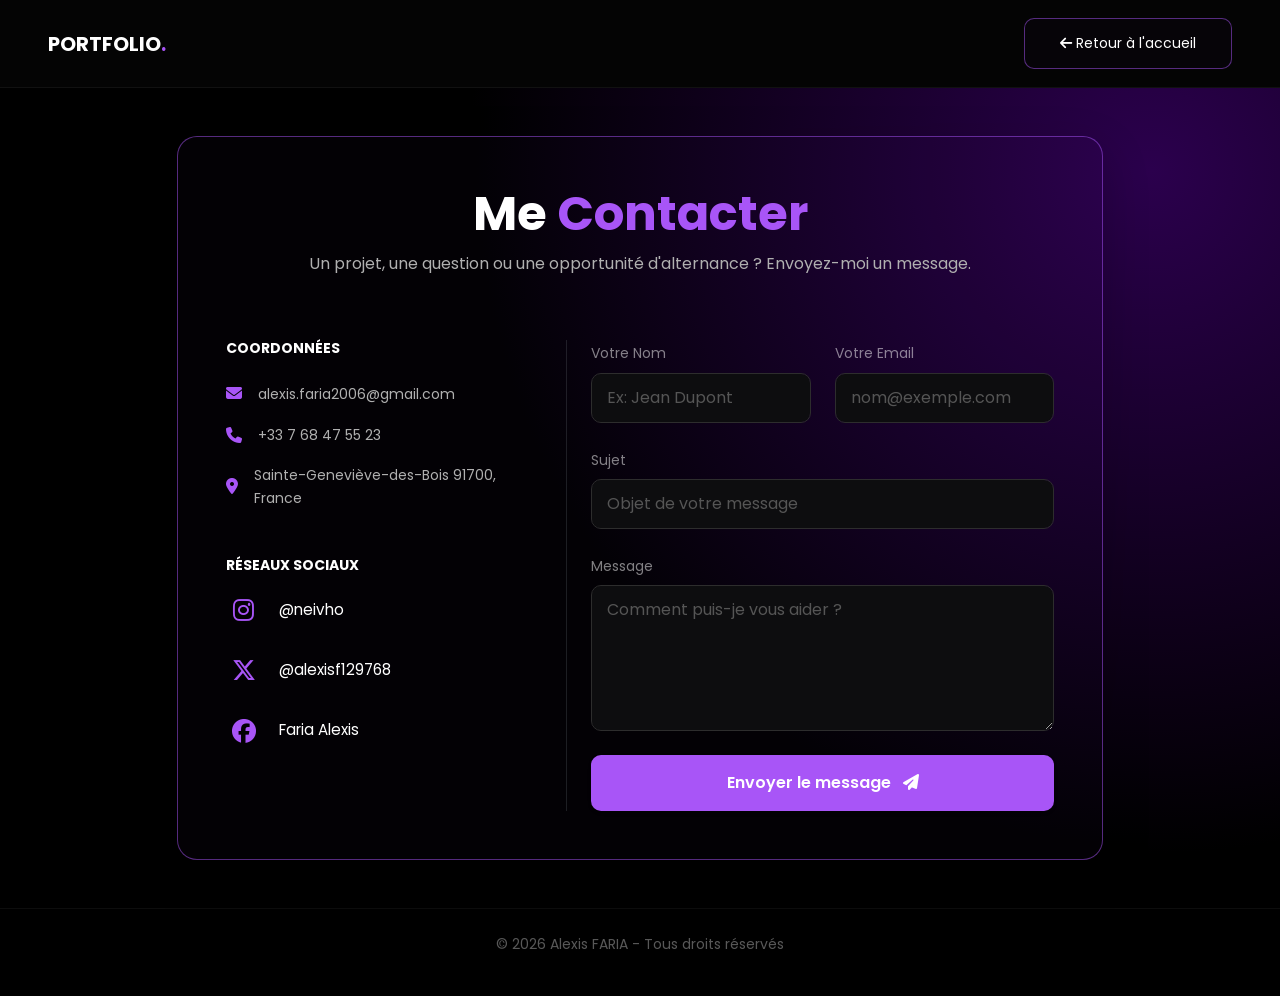
==== contact.html @ fbff8f71 "first commit" ====
<!DOCTYPE html>
<html lang="fr">
<head>
    <meta charset="UTF-8">
    <meta name="viewport" content="width=device-width, initial-scale=1.0">
    <title>Contact | Alexis FARIA</title>
    <link href="https://cdn.jsdelivr.net/npm/bootstrap@5.3.0/dist/css/bootstrap.min.css" rel="stylesheet">
    <link rel="stylesheet" href="https://cdnjs.cloudflare.com/ajax/libs/font-awesome/6.5.1/css/all.min.css">
    <link href="https://fonts.googleapis.com/css2?family=Poppins:wght@300;400;600;700&display=swap" rel="stylesheet">
    <link rel="stylesheet" href="style.css">
</head>
<body class="bg-black">

    <nav class="navbar navbar-expand-lg navbar-dark sticky-top custom-navbar">
        <div class="container-fluid px-lg-5">
            <a class="navbar-brand fw-bold" href="index.html">PORTFOLIO<span>.</span></a>
            <div class="ms-auto">
                <a href="index.html" class="btn btn-outline-custom border-purple-light btn-sm">
                    <i class="fas fa-arrow-left"></i> Retour à l'accueil
                </a>
            </div>
        </div>
    </nav>

    <section class="py-5 hero-section d-flex align-items-center" style="height: auto; min-height: 90vh;">
        <div class="container">
            <div class="row justify-content-center">
                <div class="col-lg-10">
                    <div class="card project-card p-4 p-md-5 border-purple-light shadow-lg">
                        
                        <div class="text-center mb-5">
                            <h2 class="display-5 fw-bold text-white">Me <span class="text-purple">Contacter</span></h2>
                            <p class="text-gray">Un projet, une question ou une opportunité d'alternance ? Envoyez-moi un message.</p>
                        </div>

                        <div class="row g-5">
                            <div class="col-md-5 border-end border-secondary border-opacity-25">
                                <div class="mb-5 text-start">
                                    <h5 class="text-white mb-4 small text-uppercase fw-bold">Coordonnées</h5>
                                    <div class="d-flex align-items-center mb-3">
                                        <div class="icon-box me-3"><i class="fas fa-envelope text-purple"></i></div>
                                        <p class="mb-0 text-gray small">alexis.faria2006@gmail.com</p>
                                    </div>
                                    <div class="d-flex align-items-center mb-3">
                                        <div class="icon-box me-3"><i class="fas fa-phone text-purple"></i></div>
                                        <p class="mb-0 text-gray small">+33 7 68 47 55 23</p>
                                    </div>
                                    <div class="d-flex align-items-center">
                                        <div class="icon-box me-3"><i class="fas fa-map-marker-alt text-purple"></i></div>
                                        <p class="mb-0 text-gray small">Sainte-Geneviève-des-Bois 91700, France</p>
                                    </div>
                                </div>
                                
                                <div class="mt-5 text-start">
                                    <h5 class="text-white mb-4 small text-uppercase fw-bold">Réseaux Sociaux</h5>
                                    <div class="social-column">
                                        <a href="https://www.instagram.com/neivho" target="_blank" class="social-link mb-3 d-flex align-items-center text-decoration-none">
                                            <i class="fa-brands fa-instagram text-purple me-2"></i>
                                            <span class="text-gray small">@neivho</span>
                                        </a>
                                        <a href="https://twitter.com/alexisf129768" target="_blank" class="social-link mb-3 d-flex align-items-center text-decoration-none">
                                            <i class="fa-brands fa-x-twitter text-purple me-2"></i>
                                            <span class="text-gray small">@alexisf129768</span>
                                        </a>
                                        <a href="https://www.facebook.com/profile.php?id=100008358485232" target="_blank" class="social-link d-flex align-items-center text-decoration-none">
                                            <i class="fa-brands fa-facebook text-purple me-2"></i>
                                            <span class="text-gray small">Faria Alexis</span>
                                        </a>
                                    </div>
                                </div>
                            </div>

                            <div class="col-md-7">
                                <form action="https://formspree.io/f/xojvgrvl" method="POST">
                                    <div class="row g-4 text-start">
                                        <div class="col-md-6">
                                            <label class="form-label text-white-50 small">Votre Nom</label>
                                            <input type="text" name="name" class="form-control custom-input" placeholder="Ex: Jean Dupont" required>
                                        </div>
                                         <div class="col-md-6">
                                            <label class="form-label text-white-50 small">Votre Email</label>
                                            <input type="email" name="_replyto" class="form-control custom-input" placeholder="nom@exemple.com" required>
                                        </div>
                                        <div class="col-12">
                                            <label class="form-label text-white-50 small">Sujet</label>
                                            <input type="text" name="subject" class="form-control custom-input" placeholder="Objet de votre message">
                                        </div>
                                        <div class="col-12">
                                            <label class="form-label text-white-50 small">Message</label>
                                            <textarea name="message" class="form-control custom-input" rows="5" placeholder="Comment puis-je vous aider ?" required></textarea>
                                        </div>
                                        
                                        <input type="hidden" name="_subject" value="Nouveau message de votre Portfolio">
                                        
                                        <div class="col-12 mt-4">
                                            <button type="submit" class="btn btn-purple-main w-100 py-3 shadow-sm">
                                                Envoyer le message <i class="fas fa-paper-plane ms-2"></i>
                                            </button>
                                        </div>
                                    </div>
                                </form>
                            </div>
                        </div>
                    </div>
                </div>
            </div>
        </div>
    </section>

    <footer class="text-center py-4">
        <p class="text-gray small opacity-50">© 2026 Alexis FARIA - Tous droits réservés</p>
    </footer>

    <script src="https://cdn.jsdelivr.net/npm/bootstrap@5.3.0/dist/js/bootstrap.bundle.min.js"></script>
</body>
</html>
---- style.css ----
/* --- Variables Globales --- */
:root {
    --bg-black: #050505;
    --bg-darker: #0d0d0f;
    --bg-card: #161618;
    --main-purple: #a855f7;
    --glow-purple: rgba(168, 85, 247, 0.15);
    --text-white: #ffffff;
    --text-gray: #b0b0b0;
}

/* --- Base --- */
body {
    background-color: var(--bg-black);
    color: var(--text-white);
    font-family: 'Poppins', sans-serif;
    line-height: 1.6;
    margin: 0;
}

span { color: var(--main-purple); }
.text-purple { color: var(--main-purple); }
.text-gray { color: var(--text-gray); }
.bg-darker { background-color: var(--bg-darker); }

/* --- Navbar --- */
.custom-navbar {
    background-color: rgba(5, 5, 5, 0.98) !important;
    border-bottom: 1px solid rgba(255, 255, 255, 0.05);
    padding: 18px 0;
}

.navbar-nav .nav-link { 
    color: var(--text-white) !important; 
    font-size: 0.9rem; 
    margin: 0 15px; 
    transition: 0.3s;
}

.navbar-nav .nav-link:hover { 
    color: var(--main-purple) !important; 
}

.btn-contact-purple {
    background-color: var(--main-purple) !important;
    color: white !important;
    border-radius: 8px !important;
    padding: 8px 25px !important;
}

/* --- Grille de compétences --- */
.skills-grid {
    max-width: 380px;
    margin-left: auto;
}

.badge-skill {
    background: #1e102d;
    color: var(--main-purple);
    margin: 6px;
    padding: 12px 0;
    border: 1px solid rgba(168, 85, 247, 0.2);
    flex: 0 1 calc(33.33% - 12px);
    text-align: center;
    min-width: 100px;
}

/* --- Timeline (Parcours) --- */
.timeline { 
    border-left: 2px solid var(--main-purple); 
    padding-left: 35px; 
    max-width: 900px; 
    margin: auto; 
}

.timeline-item { 
    margin-bottom: 45px; 
    position: relative; 
}

.timeline-item::before {
    content: ''; 
    position: absolute; 
    left: -44px; 
    top: 6px; 
    width: 16px; 
    height: 16px;
    background: var(--main-purple); 
    border-radius: 50%; 
    box-shadow: 0 0 15px var(--main-purple);
}

/* --- Hero & Projects --- */
.hero-section { 
    height: 85vh; 
    background: radial-gradient(circle at 90% 10%, #2b004d 0%, transparent 50%); 
}

.btn-purple-main { 
    background: var(--main-purple); 
    color: white; 
    padding: 14px 35px; 
    border-radius: 10px; 
    font-weight: 600; 
    border: none; 
    transition: 0.3s;
}

.btn-outline-custom { 
    border: 1px solid #333; 
    color: white; 
    padding: 14px 35px; 
    border-radius: 10px; 
    transition: 0.3s;
    background: transparent;
}

.project-card { 
    background: var(--bg-card); 
    border: 1px solid #2d2d2d; 
    border-radius: 20px; 
    transition: 0.4s; 
}

.project-card:hover { 
    transform: translateY(-10px); 
    box-shadow: 0 15px 40px var(--glow-purple); 
}

/* --- Sous-titre de section --- */
.section-subtitle {
    font-size: 1.4rem;
    font-weight: 700;
    color: var(--text-white);
    position: relative;
    padding-left: 18px;
    margin-bottom: 0;
}

.section-subtitle::before {
    content: '';
    position: absolute;
    left: 0;
    top: 50%;
    transform: translateY(-50%);
    width: 4px;
    height: 100%;
    background: var(--main-purple);
    border-radius: 4px;
}

/* --- Cartes Projets Professionnels --- */
.project-pro-card {
    border-color: rgba(168, 85, 247, 0.25) !important;
    background: linear-gradient(135deg, #161618 0%, #1a0f2a 100%);
}

.project-pro-card:hover {
    border-color: var(--main-purple) !important;
}

/* --- Badge année --- */
.pro-year-badge {
    display: inline-block;
    background: rgba(168, 85, 247, 0.15);
    border: 1px solid rgba(168, 85, 247, 0.4);
    color: var(--main-purple);
    font-size: 0.78rem;
    font-weight: 600;
    padding: 3px 10px;
    border-radius: 20px;
    letter-spacing: 0.5px;
}

/* --- Petits badges de technologie --- */
.badge-tool-sm {
    background: #1a0f2a;
    color: var(--main-purple);
    padding: 4px 10px;
    border-radius: 12px;
    border: 1px solid rgba(168, 85, 247, 0.3);
    font-size: 0.78rem;
    font-weight: 500;
}

/* --- Carte Cybersécurité --- */
.project-cyber-card {
    border-color: rgba(168, 85, 247, 0.4) !important;
    background: linear-gradient(135deg, #161618 0%, #1a0f2e 50%, #1a1018 100%) !important;
}

.project-cyber-card:hover {
    box-shadow: 0 15px 40px rgba(168, 85, 247, 0.25) !important;
}

.cyber-icon-box {
    width: 64px;
    height: 64px;
    background: rgba(168, 85, 247, 0.12);
    border: 1px solid rgba(168, 85, 247, 0.35);
    border-radius: 16px;
    display: flex;
    align-items: center;
    justify-content: center;
    flex-shrink: 0;
}

.btn-purple-visit {
    background-color: transparent;
    border: 1px solid var(--main-purple);
    color: var(--main-purple);
    padding: 6px 15px;
    border-radius: 6px;
    font-size: 0.85rem;
    transition: 0.3s;
}

.btn-purple-visit:hover {
    background-color: var(--main-purple);
    color: white;
}

.border-purple-light {
    border: 1px solid rgba(168, 85, 247, 0.5) !important;
    background: rgba(168, 85, 247, 0.02);
}

.badge-tool {
    background: #1e102d;
    color: var(--main-purple);
    padding: 8px 15px;
    border-radius: 20px;
    border: 1px solid rgba(168, 85, 247, 0.3);
    font-size: 0.9rem;
}

/* --- Formulaire de Contact (Inputs) --- */
.custom-input {
    background-color: #0d0d0f !important;
    border: 1px solid #2d2d2d !important;
    color: white !important;
    padding: 12px 15px !important;
    border-radius: 10px !important;
    transition: 0.3s;
}

.custom-input:focus {
    border-color: var(--main-purple) !important;
    box-shadow: 0 0 10px var(--glow-purple) !important;
    outline: none;
}

.custom-input::placeholder {
    color: #555;
}

/* --- Réseaux Sociaux (Colonne & Animation) --- */
.social-column {
    display: flex;
    flex-direction: column;
    gap: 20px;
}

.social-link {
    display: flex;
    align-items: center;
    text-decoration: none;
    transition: all 0.3s ease;
}

/* Assure la visibilité des icônes de marques */
.social-link i {
    width: 35px;
    font-size: 1.5rem;
    color: var(--main-purple); /* Force la couleur violette */
    display: flex;
    justify-content: center;
}

.social-link span {
    color: white; /* Pseudo en blanc */
    font-size: 0.95rem;
    margin-left: 10px;
    transition: color 0.3s ease;
}

.social-link:hover {
    transform: translateX(10px);
}

.social-link:hover span {
    color: var(--main-purple) !important;
}

/* AJOUTS POUR SECTION E4 */
#pills-tab .btn-outline-custom.active {
    background-color: var(--main-purple) !important;
    border-color: var(--main-purple) !important;
    color: white !important;
}

/* --- Footer --- */
footer {
    border-top: 1px solid rgba(255, 255, 255, 0.05);
}

/* Uniformisation des images techniques */
.img-standard {
    width: 100%;
    height: 250px; /* Hauteur fixe pour l'alignement */
    object-fit: cover; /* Recadre l'image sans la déformer */
    object-position: top;
    border-radius: 10px;
    border: 1px solid rgba(168, 85, 247, 0.3);
    transition: transform 0.3s ease, box-shadow 0.3s ease;
}

.img-standard:hover {
    transform: scale(1.03);
    box-shadow: 0 0 15px var(--glow-purple);
    border-color: var(--main-purple);
}

/* Ajustement des colonnes pour les images */
.task-description {
    margin-bottom: 25px;
}

.task-description h5 {
    color: var(--text-white);
    font-weight: 600;
    margin-top: 20px;
}

/* À ajouter à la fin de ton style.css */
@media (min-width: 768px) {
    #about h5 {
        text-align: right;
        border-left: none !important;
        border-right: 3px solid var(--main-purple);
        padding-right: 15px;
    }
}

.skills-grid {
    max-width: 380px;
    margin-left: 0; /* Assure l'alignement à gauche */
}

/* Style spécifique pour réduire le tableau E4 */
.img-tableau {
    max-width: 85%; /* Réduit la taille de l'image */
    height: auto;
    border-radius: 8px;
    border: 1px solid rgba(138, 43, 226, 0.3); /* Bordure discrète violette */
    box-shadow: 0 10px 30px rgba(0, 0, 0, 0.5); /* Ombre pour donner du relief */
    transition: transform 0.3s ease;
}

/* Optionnel : petit effet au survol */
.img-tableau:hover {
    transform: scale(1.02);
    border-color: var(--main-purple);
}

/* Sur mobile, on remet l'image à 100% pour la lisibilité */
@media (max-width: 768px) {
    .img-tableau {
        max-width: 100%;
        margin-top: 20px;
    }
}

/* --- Frise Chronologique Veille --- */
.veille-timeline-container {
    position: relative;
    padding: 30px 0 10px;
}

.veille-timeline-line {
    position: absolute;
    top: 38px; /* 30px padding + 8px (moitié d'un dot de 16px) */
    left: 0;
    right: 0;
    height: 2px;
    background: linear-gradient(90deg, rgba(168, 85, 247, 0.1), rgba(168, 85, 247, 0.5), rgba(168, 85, 247, 0.1));
    z-index: 0;
}

.veille-timeline-dots {
    display: flex;
    justify-content: space-between;
    align-items: flex-start;
    position: relative;
    z-index: 1;
}

.veille-dot-group {
    display: flex;
    flex-direction: column;
    align-items: center;
    gap: 12px;
}

.veille-dot {
    width: 16px;
    height: 16px;
    border-radius: 50%;
    background-color: rgba(168, 85, 247, 0.25);
    border: 2px solid rgba(168, 85, 247, 0.5);
    transition: all 0.4s ease;
    cursor: pointer;
    flex-shrink: 0;
}

.veille-dot.active {
    width: 20px;
    height: 20px;
    margin-top: -2px; /* compense la taille plus grande pour centrer sur la ligne */
    background-color: var(--main-purple);
    border-color: var(--main-purple);
    box-shadow: 0 0 12px var(--main-purple), 0 0 30px rgba(168, 85, 247, 0.6);
    animation: veillePulse 2.5s ease-in-out infinite;
}

.veille-dot:hover {
    background-color: var(--main-purple);
    border-color: var(--main-purple);
    box-shadow: 0 0 15px var(--main-purple);
    transform: scale(1.3);
}

@keyframes veillePulse {
    0%, 100% { box-shadow: 0 0 12px var(--main-purple), 0 0 30px rgba(168, 85, 247, 0.6); }
    50% { box-shadow: 0 0 22px var(--main-purple), 0 0 45px rgba(168, 85, 247, 0.8); }
}

.veille-month {
    color: rgba(176, 176, 176, 0.6);
    font-size: 0.85rem;
    font-weight: 600;
    letter-spacing: 0.5px;
    text-transform: uppercase;
    transition: color 0.3s ease;
}

.veille-month.active {
    color: var(--text-white);
    text-shadow: 0 0 8px rgba(168, 85, 247, 0.5);
}

/* --- Bouton Résumés par mois --- */
.btn-resume-mois {
    display: inline-block;
    padding: 12px 35px;
    border: 2px solid var(--main-purple);
    border-radius: 8px;
    color: var(--text-white);
    font-weight: 700;
    font-size: 0.95rem;
    letter-spacing: 1.5px;
    text-transform: uppercase;
    text-decoration: none;
    background: transparent;
    transition: all 0.3s ease;
}

.btn-resume-mois:hover {
    background-color: var(--main-purple);
    color: white;
    box-shadow: 0 0 20px rgba(168, 85, 247, 0.5);
    transform: translateY(-2px);
}

.btn-resume-mois i {
    margin-right: 8px;
}

/* --- Responsive Frise --- */
@media (max-width: 576px) {
    .veille-month {
        font-size: 0.7rem;
    }
    .veille-dot {
        width: 12px;
        height: 12px;
    }
    .veille-dot.active {
        width: 15px;
        height: 15px;
        margin-top: -1px;
    }
    .btn-resume-mois {
        padding: 10px 20px;
        font-size: 0.8rem;
    }
}
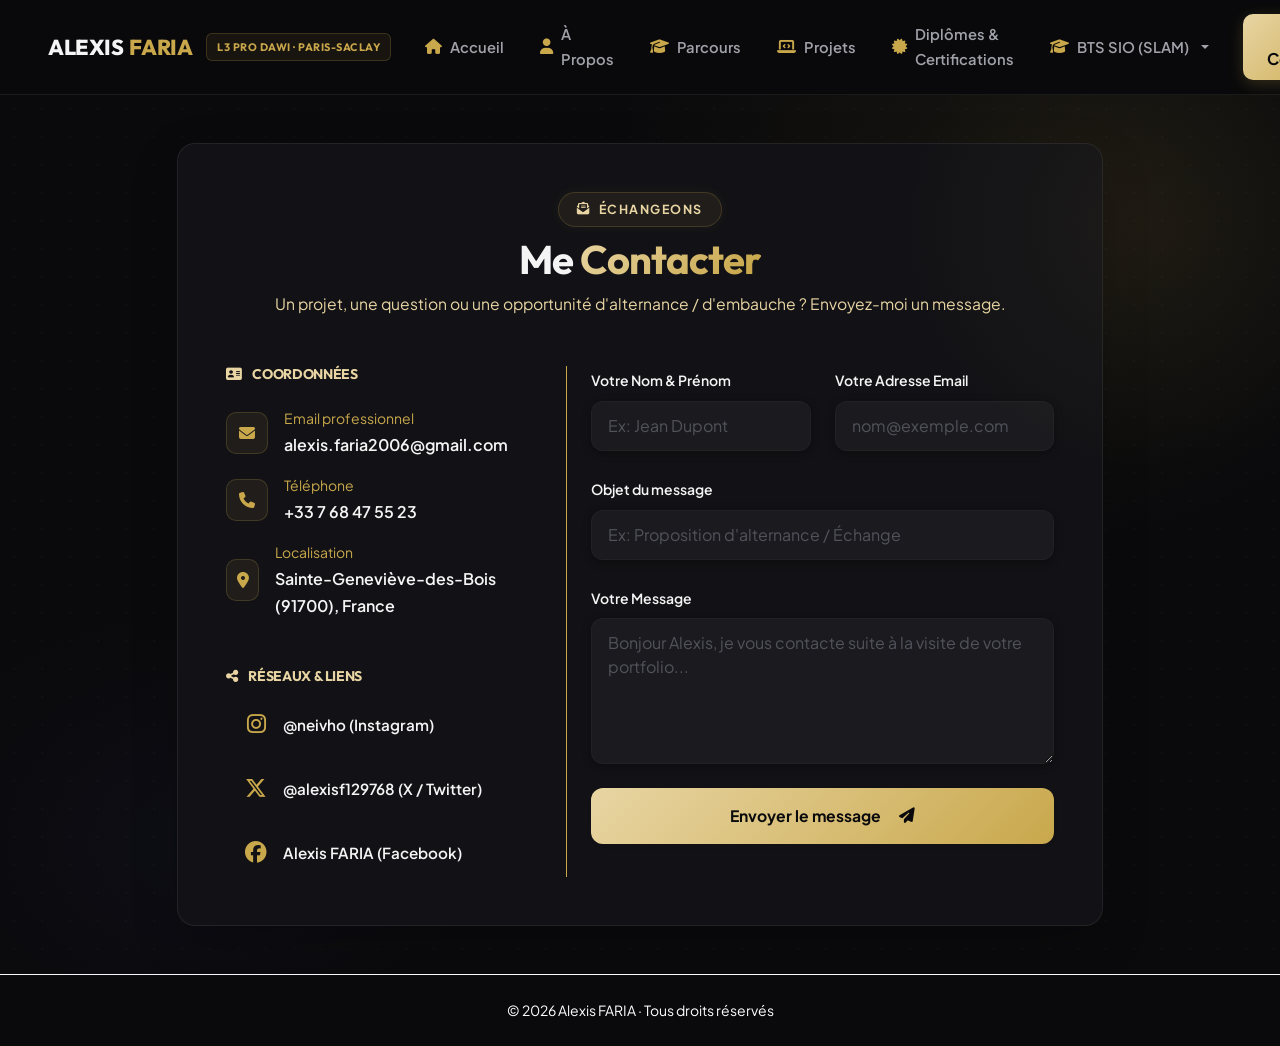
==== commit 9d2a70b9: "Add files via upload" ====
--- a/contact.html
+++ b/contact.html
@@ -3,103 +3,169 @@
 <head>
     <meta charset="UTF-8">
     <meta name="viewport" content="width=device-width, initial-scale=1.0">
-    <title>Contact | Alexis FARIA</title>
+    <title>Contact | Alexis FARIA — Développeur Web & Applicatif</title>
+    <!-- Bootstrap 5 CSS -->
     <link href="https://cdn.jsdelivr.net/npm/bootstrap@5.3.0/dist/css/bootstrap.min.css" rel="stylesheet">
+    <!-- Font Awesome 6 Icons -->
     <link rel="stylesheet" href="https://cdnjs.cloudflare.com/ajax/libs/font-awesome/6.5.1/css/all.min.css">
-    <link href="https://fonts.googleapis.com/css2?family=Poppins:wght@300;400;600;700&display=swap" rel="stylesheet">
+    <!-- Google Fonts -->
+    <link rel="preconnect" href="https://fonts.googleapis.com">
+    <link rel="preconnect" href="https://fonts.gstatic.com" crossorigin>
+    <link href="https://fonts.googleapis.com/css2?family=Outfit:wght@400;500;600;700;800&family=Plus+Jakarta+Sans:wght@300;400;500;600;700;800&family=Poppins:wght@300;400;500;600;700&display=swap" rel="stylesheet">
+    <!-- Style Principal -->
     <link rel="stylesheet" href="style.css">
 </head>
-<body class="bg-black">
+<body class="bg-body-warm contact-page">
 
-    <nav class="navbar navbar-expand-lg navbar-dark sticky-top custom-navbar">
+    <!-- Barre de Navigation Sticky avec Menu Déroulant BTS SIO -->
+    <nav class="navbar navbar-expand-lg sticky-top custom-navbar" id="mainNav">
         <div class="container-fluid px-lg-5">
-            <a class="navbar-brand fw-bold" href="index.html">PORTFOLIO<span>.</span></a>
-            <div class="ms-auto">
-                <a href="index.html" class="btn btn-outline-custom border-purple-light btn-sm">
-                    <i class="fas fa-arrow-left"></i> Retour à l'accueil
-                </a>
+            <a class="navbar-brand" href="index.html">
+                ALEXIS <span>FARIA</span>
+                <span class="brand-badge d-none d-sm-inline-block">L3 PRO DAWI · PARIS-SACLAY</span>
+            </a>
+            <button class="navbar-toggler border-0 shadow-none" type="button" data-bs-toggle="collapse" data-bs-target="#navbarNav" aria-label="Menu de navigation">
+                <i class="fas fa-bars-staggered text-heading fs-4"></i>
+            </button>
+            <div class="collapse navbar-collapse" id="navbarNav">
+                <ul class="navbar-nav ms-auto align-items-lg-center">
+                    <li class="nav-item"><a class="nav-link" href="index.html#home"><i class="fas fa-home"></i> Accueil</a></li>
+                    <li class="nav-item"><a class="nav-link" href="index.html#about"><i class="fas fa-user"></i> À Propos</a></li>
+                    <li class="nav-item"><a class="nav-link" href="index.html#parcours"><i class="fas fa-graduation-cap"></i> Parcours</a></li>
+                    <li class="nav-item"><a class="nav-link" href="index.html#projects"><i class="fas fa-laptop-code"></i> Projets</a></li>
+                    <li class="nav-item"><a class="nav-link" href="index.html#diplomes-certifications"><i class="fas fa-certificate text-accent"></i> Diplômes & Certifications</a></li>
+                    
+                    <!-- Menu Déroulant BTS SIO (SLAM) -->
+                    <li class="nav-item dropdown">
+                        <a class="nav-link dropdown-toggle" href="#" id="navbarBtsDropdown" role="button" data-bs-toggle="dropdown" aria-expanded="false">
+                            <i class="fas fa-graduation-cap text-accent"></i> BTS SIO (SLAM)
+                        </a>
+                        <ul class="dropdown-menu custom-dropdown-menu" aria-labelledby="navbarBtsDropdown">
+                            <li>
+                                <a class="dropdown-item" href="index.html#bts-sio">
+                                    <i class="fas fa-folder-open"></i> Dossier d'évaluation
+                                </a>
+                            </li>
+                            <li>
+                                <a class="dropdown-item" href="veille.html">
+                                    <i class="fas fa-satellite-dish"></i> Veille Technologique
+                                </a>
+                            </li>
+                            <li>
+                                <a class="dropdown-item" href="e4.html">
+                                    <i class="fas fa-award"></i> Épreuve E4
+                                </a>
+                            </li>
+                        </ul>
+                    </li>
+
+                    <li class="nav-item ms-lg-3 mt-2 mt-lg-0">
+                        <a class="btn btn-contact-purple active text-center" href="contact.html">
+                            <i class="fas fa-paper-plane me-1"></i> Contact
+                        </a>
+                    </li>
+                </ul>
             </div>
         </div>
     </nav>
 
-    <section class="py-5 hero-section d-flex align-items-center" style="height: auto; min-height: 90vh;">
+    <!-- Section Formulaire de Contact -->
+    <section class="py-5 hero-section d-flex align-items-center" style="min-height: 85vh;">
         <div class="container">
             <div class="row justify-content-center">
                 <div class="col-lg-10">
-                    <div class="card project-card p-4 p-md-5 border-purple-light shadow-lg">
+                    <div class="card project-card p-4 p-md-5 border-color shadow-lg">
                         
                         <div class="text-center mb-5">
-                            <h2 class="display-5 fw-bold text-white">Me <span class="text-purple">Contacter</span></h2>
-                            <p class="text-gray">Un projet, une question ou une opportunité d'alternance ? Envoyez-moi un message.</p>
+                            <span class="section-pill mb-2"><i class="fas fa-envelope-open-text"></i> Échangeons</span>
+                            <h2 class="display-6 fw-bold text-heading">Me <span class="text-gradient">Contacter</span></h2>
+                            <p class="section-subtitle-highlight mb-0">Un projet, une question ou une opportunité d'alternance / d'embauche ? Envoyez-moi un message.</p>
                         </div>
 
                         <div class="row g-5">
-                            <div class="col-md-5 border-end border-secondary border-opacity-25">
+                            
+                            <!-- Coordonnées & Réseaux -->
+                            <div class="col-md-5 contact-divider">
                                 <div class="mb-5 text-start">
-                                    <h5 class="text-white mb-4 small text-uppercase fw-bold">Coordonnées</h5>
+                                    <h5 class="section-subtitle-highlight mb-4 small text-uppercase fw-bold">
+                                        <i class="fas fa-address-card me-2"></i> Coordonnées
+                                    </h5>
                                     <div class="d-flex align-items-center mb-3">
-                                        <div class="icon-box me-3"><i class="fas fa-envelope text-purple"></i></div>
-                                        <p class="mb-0 text-gray small">alexis.faria2006@gmail.com</p>
+                                        <div class="icon-box me-3"><i class="fas fa-envelope text-accent"></i></div>
+                                        <div>
+                                            <div class="small text-accent">Email professionnel</div>
+                                            <a href="mailto:alexis.faria2006@gmail.com" class="fw-semibold text-heading text-decoration-none">alexis.faria2006@gmail.com</a>
+                                        </div>
                                     </div>
                                     <div class="d-flex align-items-center mb-3">
-                                        <div class="icon-box me-3"><i class="fas fa-phone text-purple"></i></div>
-                                        <p class="mb-0 text-gray small">+33 7 68 47 55 23</p>
+                                        <div class="icon-box me-3"><i class="fas fa-phone text-accent"></i></div>
+                                        <div>
+                                            <div class="small text-accent">Téléphone</div>
+                                            <a href="tel:+33768475523" class="fw-semibold text-heading text-decoration-none">+33 7 68 47 55 23</a>
+                                        </div>
                                     </div>
                                     <div class="d-flex align-items-center">
-                                        <div class="icon-box me-3"><i class="fas fa-map-marker-alt text-purple"></i></div>
-                                        <p class="mb-0 text-gray small">Sainte-Geneviève-des-Bois 91700, France</p>
+                                        <div class="icon-box me-3"><i class="fas fa-map-marker-alt text-accent"></i></div>
+                                        <div>
+                                            <div class="small text-accent">Localisation</div>
+                                            <span class="fw-semibold text-heading">Sainte-Geneviève-des-Bois (91700), France</span>
+                                        </div>
                                     </div>
                                 </div>
                                 
-                                <div class="mt-5 text-start">
-                                    <h5 class="text-white mb-4 small text-uppercase fw-bold">Réseaux Sociaux</h5>
+                                <div class="mt-4 text-start">
+                                    <h5 class="section-subtitle-highlight mb-3 small text-uppercase fw-bold">
+                                        <i class="fas fa-share-nodes me-2"></i> Réseaux & Liens
+                                    </h5>
                                     <div class="social-column">
-                                        <a href="https://www.instagram.com/neivho" target="_blank" class="social-link mb-3 d-flex align-items-center text-decoration-none">
-                                            <i class="fa-brands fa-instagram text-purple me-2"></i>
-                                            <span class="text-gray small">@neivho</span>
+                                        <a href="https://www.instagram.com/neivho" target="_blank" class="social-link">
+                                            <i class="fab fa-instagram"></i>
+                                            <span>@neivho (Instagram)</span>
                                         </a>
-                                        <a href="https://twitter.com/alexisf129768" target="_blank" class="social-link mb-3 d-flex align-items-center text-decoration-none">
-                                            <i class="fa-brands fa-x-twitter text-purple me-2"></i>
-                                            <span class="text-gray small">@alexisf129768</span>
+                                        <a href="https://twitter.com/alexisf129768" target="_blank" class="social-link">
+                                            <i class="fab fa-x-twitter"></i>
+                                            <span>@alexisf129768 (X / Twitter)</span>
                                         </a>
-                                        <a href="https://www.facebook.com/profile.php?id=100008358485232" target="_blank" class="social-link d-flex align-items-center text-decoration-none">
-                                            <i class="fa-brands fa-facebook text-purple me-2"></i>
-                                            <span class="text-gray small">Faria Alexis</span>
+                                        <a href="https://www.facebook.com/profile.php?id=100008358485232" target="_blank" class="social-link">
+                                            <i class="fab fa-facebook"></i>
+                                            <span>Alexis FARIA (Facebook)</span>
                                         </a>
                                     </div>
                                 </div>
                             </div>
 
+                            <!-- Formulaire de contact Formspree -->
                             <div class="col-md-7">
                                 <form action="https://formspree.io/f/xojvgrvl" method="POST">
                                     <div class="row g-4 text-start">
                                         <div class="col-md-6">
-                                            <label class="form-label text-white-50 small">Votre Nom</label>
+                                            <label class="form-label small">Votre Nom & Prénom</label>
                                             <input type="text" name="name" class="form-control custom-input" placeholder="Ex: Jean Dupont" required>
                                         </div>
-                                         <div class="col-md-6">
-                                            <label class="form-label text-white-50 small">Votre Email</label>
+                                        <div class="col-md-6">
+                                            <label class="form-label small">Votre Adresse Email</label>
                                             <input type="email" name="_replyto" class="form-control custom-input" placeholder="nom@exemple.com" required>
                                         </div>
                                         <div class="col-12">
-                                            <label class="form-label text-white-50 small">Sujet</label>
-                                            <input type="text" name="subject" class="form-control custom-input" placeholder="Objet de votre message">
+                                            <label class="form-label small">Objet du message</label>
+                                            <input type="text" name="subject" class="form-control custom-input" placeholder="Ex: Proposition d'alternance / Échange">
                                         </div>
                                         <div class="col-12">
-                                            <label class="form-label text-white-50 small">Message</label>
-                                            <textarea name="message" class="form-control custom-input" rows="5" placeholder="Comment puis-je vous aider ?" required></textarea>
+                                            <label class="form-label small">Votre Message</label>
+                                            <textarea name="message" class="form-control custom-input" rows="5" placeholder="Bonjour Alexis, je vous contacte suite à la visite de votre portfolio..." required></textarea>
                                         </div>
                                         
-                                        <input type="hidden" name="_subject" value="Nouveau message de votre Portfolio">
+                                        <input type="hidden" name="_subject" value="Nouveau message depuis votre Portfolio">
                                         
                                         <div class="col-12 mt-4">
-                                            <button type="submit" class="btn btn-purple-main w-100 py-3 shadow-sm">
+                                            <button type="submit" class="btn btn-purple-main w-100 py-3 shadow-sm justify-content-center">
                                                 Envoyer le message <i class="fas fa-paper-plane ms-2"></i>
                                             </button>
                                         </div>
                                     </div>
                                 </form>
                             </div>
+
                         </div>
                     </div>
                 </div>
@@ -107,8 +173,9 @@
         </div>
     </section>
 
-    <footer class="text-center py-4">
-        <p class="text-gray small opacity-50">© 2026 Alexis FARIA - Tous droits réservés</p>
+    <!-- Footer -->
+    <footer class="text-center py-4 border-top border-light">
+        <p class="text-white-fixed small mb-0">© 2026 Alexis FARIA · Tous droits réservés</p>
     </footer>
 
     <script src="https://cdn.jsdelivr.net/npm/bootstrap@5.3.0/dist/js/bootstrap.bundle.min.js"></script>
--- a/style.css
+++ b/style.css
@@ -1,497 +1,2064 @@
-/* --- Variables Globales --- */
+/* ==========================================================================
+   PORTFOLIO ALEXIS FARIA — EXECUTIVE LUXURY TECH
+   Palette : Noir Obsidienne, Anthracite, Or Champagne & Blanc Platine
+   Premium dark-theme — award-winning 2025-2026 editorial design
+   ========================================================================== */
+
+/* --- Import des Polices Élégantes & Modernes --- */
+@import url('https://fonts.googleapis.com/css2?family=Plus+Jakarta+Sans:wght@300;400;500;600;700;800&family=Outfit:wght@400;500;600;700;800;900&family=Cinzel:wght@500;600;700&display=swap');
+
+/* --- Variables de Design & Thème de Luxe --- */
 :root {
-    --bg-black: #050505;
-    --bg-darker: #0d0d0f;
-    --bg-card: #161618;
-    --main-purple: #a855f7;
-    --glow-purple: rgba(168, 85, 247, 0.15);
-    --text-white: #ffffff;
-    --text-gray: #b0b0b0;
-}
-
-/* --- Base --- */
+    /* Nuances de Fond & Surfaces (Profondeur & Sobriété) */
+    --bg-body: #0a0a0c;
+    --bg-surface: #121216;
+    --bg-surface-elevated: #18181b;
+    --bg-surface-alt: #0d0d10;
+    --bg-card: #121216;
+
+    /* Accents Or Champagne & Métallique */
+    --gold: #C9A84C;
+    --gold-light: #E8D5A3;
+    --gold-dark: #997A38;
+    --gold-glow: rgba(201, 168, 76, 0.16);
+    --gold-subtle: rgba(201, 168, 76, 0.08);
+    --gold-gradient: linear-gradient(135deg, #E8D5A3 0%, #C9A84C 50%, #997A38 100%);
+
+    /* Contrastes & Typographie */
+    --text-heading: #f4f4f5;
+    --text-body: #a1a1aa;
+    --text-muted: #71717a;
+    --text-white-fixed: #FFFFFF;
+
+    /* Bordures & Lignes de Précision */
+    --border-color: rgba(255, 255, 255, 0.07);
+    --border-hover: rgba(201, 168, 76, 0.35);
+    --border-gold: rgba(201, 168, 76, 0.20);
+
+    /* Ombres Portées Minérales */
+    --shadow-sm: 0 2px 8px rgba(0, 0, 0, 0.35);
+    --shadow-md: 0 8px 24px -4px rgba(0, 0, 0, 0.55), 0 0 1px rgba(255, 255, 255, 0.04);
+    --shadow-lg: 0 20px 48px -12px rgba(0, 0, 0, 0.8);
+    --shadow-gold: 0 8px 28px -6px rgba(201, 168, 76, 0.22);
+    --shadow-hover: 0 20px 44px -8px rgba(0, 0, 0, 0.85), 0 0 24px rgba(201, 168, 76, 0.14);
+
+    /* Courbes & Transitions Fluides */
+    --radius-sm: 8px;
+    --radius-md: 14px;
+    --radius-lg: 20px;
+    --radius-full: 9999px;
+
+    --transition-fast: all 0.2s cubic-bezier(0.16, 1, 0.3, 1);
+    --transition: all 0.35s cubic-bezier(0.16, 1, 0.3, 1);
+    --transition-smooth: all 0.65s cubic-bezier(0.16, 1, 0.3, 1);
+
+    /* Rétrocompatibilité Totale */
+    --bg-black: var(--bg-body);
+    --bg-darker: var(--bg-surface-alt);
+    --main-purple: var(--gold);
+    --glow-purple: var(--gold-glow);
+    --text-white: var(--text-heading);
+    --text-gray: var(--text-body);
+    --accent: var(--gold);
+}
+
+/* ==========================================================================
+   Base & Reset
+   ========================================================================== */
+*,
+*::before,
+*::after {
+    box-sizing: border-box;
+}
+
+html {
+    scroll-behavior: smooth;
+    scroll-padding-top: 85px;
+    background-color: var(--bg-body);
+}
+
 body {
-    background-color: var(--bg-black);
-    color: var(--text-white);
-    font-family: 'Poppins', sans-serif;
-    line-height: 1.6;
+    background-color: var(--bg-body);
+    color: var(--text-body);
+    font-family: 'Plus Jakarta Sans', -apple-system, BlinkMacSystemFont, sans-serif;
+    line-height: 1.7;
     margin: 0;
-}
-
-span { color: var(--main-purple); }
-.text-purple { color: var(--main-purple); }
-.text-gray { color: var(--text-gray); }
-.bg-darker { background-color: var(--bg-darker); }
-
-/* --- Navbar --- */
+    overflow-x: hidden;
+    -webkit-font-smoothing: antialiased;
+    -moz-osx-font-smoothing: grayscale;
+}
+
+/* ==========================================================================
+   Barre de Progression de Scroll en Haut
+   ========================================================================== */
+#scrollProgress {
+    position: fixed;
+    top: 0;
+    left: 0;
+    height: 3px;
+    background: var(--gold-gradient);
+    z-index: 1050;
+    width: 0%;
+    transition: width 0.1s ease-out;
+    pointer-events: none;
+}
+
+/* ==========================================================================
+   Typographie Globale
+   ========================================================================== */
+h1, h2, h3, h4, h5, h6 {
+    color: var(--text-heading);
+    font-family: 'Outfit', 'Plus Jakarta Sans', sans-serif;
+    font-weight: 700;
+    letter-spacing: -0.025em;
+    line-height: 1.25;
+}
+
+p {
+    margin-bottom: 1rem;
+    color: var(--text-body);
+    font-size: 0.98rem;
+}
+
+a {
+    color: var(--gold);
+    text-decoration: none;
+    transition: var(--transition-fast);
+}
+
+a:hover {
+    color: var(--gold-light);
+}
+
+/* ==========================================================================
+   Utilitaires Globaux
+   ========================================================================== */
+.bg-body-warm { background-color: var(--bg-body) !important; }
+.bg-surface { background-color: var(--bg-surface) !important; }
+.bg-darker, .bg-surface-alt { background-color: var(--bg-surface-alt) !important; }
+.bg-black { background-color: var(--bg-body) !important; }
+
+.text-heading { color: var(--text-heading) !important; }
+.text-body-custom { color: var(--text-body) !important; }
+.text-muted-custom { color: var(--text-muted) !important; }
+.text-accent, .text-purple { color: var(--gold) !important; }
+.text-gold-light { color: var(--gold-light) !important; }
+.text-gray { color: var(--text-body) !important; }
+.text-white { color: var(--text-heading) !important; }
+.text-white-fixed { color: #ffffff !important; }
+
+/* Dégradé Titre Or Champagne & Platine — Animé */
+.text-gradient, .gold-gradient {
+    background: var(--gold-gradient);
+    background-size: 200% auto;
+    -webkit-background-clip: text;
+    -webkit-text-fill-color: transparent;
+    background-clip: text;
+    display: inline-block;
+    animation: shimmerGold 4s ease-in-out infinite;
+}
+
+@keyframes shimmerGold {
+    0%, 100% { background-position: 0% center; }
+    50% { background-position: 100% center; }
+}
+
+/* Titres de Section */
+.section-header {
+    text-align: center;
+    margin-bottom: 3.5rem;
+    position: relative;
+}
+
+.section-pill {
+    display: inline-flex;
+    align-items: center;
+    gap: 8px;
+    background: var(--gold-subtle);
+    color: var(--gold-light);
+    padding: 6px 18px;
+    border-radius: var(--radius-full);
+    font-size: 0.78rem;
+    font-weight: 700;
+    letter-spacing: 1.5px;
+    text-transform: uppercase;
+    margin-bottom: 0.85rem;
+    border: 1px solid var(--border-gold);
+    box-shadow: 0 0 12px rgba(201, 168, 76, 0.06);
+}
+
+.section-title {
+    font-size: 2.35rem;
+    font-weight: 800;
+    color: var(--text-heading);
+    margin-bottom: 0.8rem;
+    letter-spacing: -0.03em;
+}
+
+.section-title span {
+    color: var(--gold);
+}
+
+.section-subtitle {
+    font-size: 1.05rem;
+    color: var(--text-muted);
+    max-width: 680px;
+    margin: 0 auto;
+    font-weight: 400;
+}
+
+.section-subtitle-highlight {
+    color: var(--gold-light);
+}
+
+/* ==========================================================================
+   Animations au Défilement (Smooth Scroll Reveal)
+   ========================================================================== */
+.reveal-on-scroll {
+    opacity: 0;
+    transform: translateY(30px);
+    transition: opacity 0.7s cubic-bezier(0.16, 1, 0.3, 1),
+                transform 0.7s cubic-bezier(0.16, 1, 0.3, 1);
+    will-change: opacity, transform;
+}
+
+.reveal-on-scroll.is-revealed {
+    opacity: 1;
+    transform: translateY(0) translateX(0);
+}
+
+/* Variantes Directionnelles */
+.reveal-from-left {
+    opacity: 0;
+    transform: translateX(-40px);
+    transition: opacity 0.7s cubic-bezier(0.16, 1, 0.3, 1),
+                transform 0.7s cubic-bezier(0.16, 1, 0.3, 1);
+    will-change: opacity, transform;
+}
+
+.reveal-from-right {
+    opacity: 0;
+    transform: translateX(40px);
+    transition: opacity 0.7s cubic-bezier(0.16, 1, 0.3, 1),
+                transform 0.7s cubic-bezier(0.16, 1, 0.3, 1);
+    will-change: opacity, transform;
+}
+
+.reveal-from-left.is-revealed,
+.reveal-from-right.is-revealed {
+    opacity: 1;
+    transform: translateX(0);
+}
+
+/* Délais Échelonnés (Staggered Animations) */
+.stagger-1 { transition-delay: 0.08s; }
+.stagger-2 { transition-delay: 0.16s; }
+.stagger-3 { transition-delay: 0.24s; }
+.stagger-4 { transition-delay: 0.32s; }
+.stagger-5 { transition-delay: 0.40s; }
+.stagger-6 { transition-delay: 0.48s; }
+
+/* Texte Blanc Lisible (pour sections sombres) */
+.text-white-readable {
+    color: #e2e8f0 !important;
+    font-size: 0.95rem;
+    line-height: 1.75;
+    margin-bottom: 0.75rem;
+}
+
+/* Labels de Groupes de Projets */
+.projects-group-label {
+    font-family: 'Outfit', sans-serif;
+    font-size: 1.05rem;
+    font-weight: 700;
+    color: var(--gold-light);
+    padding: 12px 0;
+    margin-bottom: 1.2rem;
+    margin-top: 0.5rem;
+    border-bottom: 1px solid var(--border-gold);
+    display: flex;
+    align-items: center;
+    letter-spacing: 0.3px;
+}
+
+.projects-group-label i {
+    color: var(--gold);
+    font-size: 1rem;
+}
+.stagger-5 { transition-delay: 0.40s; }
+.stagger-6 { transition-delay: 0.48s; }
+
+/* ==========================================================================
+   Entrances Keyframe Animations (Hero & About)
+   ========================================================================== */
+@keyframes fadeInUp {
+    from {
+        opacity: 0;
+        transform: translateY(28px);
+    }
+    to {
+        opacity: 1;
+        transform: translateY(0);
+    }
+}
+
+@keyframes slideInLeft {
+    from {
+        opacity: 0;
+        transform: translateX(-40px);
+    }
+    to {
+        opacity: 1;
+        transform: translateX(0);
+    }
+}
+
+@keyframes slideInRight {
+    from {
+        opacity: 0;
+        transform: translateX(40px);
+    }
+    to {
+        opacity: 1;
+        transform: translateX(0);
+    }
+}
+
+@keyframes scaleIn {
+    from {
+        opacity: 0;
+        transform: scale(0.92);
+    }
+    to {
+        opacity: 1;
+        transform: scale(1);
+    }
+}
+
+/* Hero Entrance Stagger */
+.hero-section .status-pill {
+    animation: fadeInUp 0.7s cubic-bezier(0.16, 1, 0.3, 1) 0.1s both;
+}
+
+.hero-section .hero-title {
+    animation: fadeInUp 0.7s cubic-bezier(0.16, 1, 0.3, 1) 0.2s both;
+}
+
+.hero-section .hero-role {
+    animation: fadeInUp 0.7s cubic-bezier(0.16, 1, 0.3, 1) 0.35s both;
+}
+
+.hero-section .hero-lead {
+    animation: fadeInUp 0.7s cubic-bezier(0.16, 1, 0.3, 1) 0.45s both;
+}
+
+.hero-section .hero-buttons {
+    animation: fadeInUp 0.7s cubic-bezier(0.16, 1, 0.3, 1) 0.55s both;
+}
+
+.hero-section .highlight-card:nth-child(1) {
+    animation: fadeInUp 0.6s cubic-bezier(0.16, 1, 0.3, 1) 0.65s both;
+}
+.hero-section .highlight-card:nth-child(2) {
+    animation: fadeInUp 0.6s cubic-bezier(0.16, 1, 0.3, 1) 0.75s both;
+}
+.hero-section .highlight-card:nth-child(3) {
+    animation: fadeInUp 0.6s cubic-bezier(0.16, 1, 0.3, 1) 0.85s both;
+}
+
+/* About Card Entrance Variants */
+#about .about-card:nth-child(odd) {
+    animation: slideInLeft 0.65s cubic-bezier(0.16, 1, 0.3, 1) both;
+}
+
+#about .about-card:nth-child(even) {
+    animation: slideInRight 0.65s cubic-bezier(0.16, 1, 0.3, 1) both;
+}
+
+/* ==========================================================================
+   Barre de Navigation (Glassmorphism Sombre Haut de Gamme)
+   ========================================================================== */
 .custom-navbar {
-    background-color: rgba(5, 5, 5, 0.98) !important;
-    border-bottom: 1px solid rgba(255, 255, 255, 0.05);
-    padding: 18px 0;
-}
-
-.navbar-nav .nav-link { 
-    color: var(--text-white) !important; 
-    font-size: 0.9rem; 
-    margin: 0 15px; 
-    transition: 0.3s;
-}
-
-.navbar-nav .nav-link:hover { 
-    color: var(--main-purple) !important; 
-}
-
+    background: rgba(10, 10, 12, 0.72) !important;
+    backdrop-filter: blur(20px) saturate(1.4);
+    -webkit-backdrop-filter: blur(20px) saturate(1.4);
+    border-bottom: 1px solid var(--border-color);
+    padding: 14px 0;
+    transition: var(--transition);
+    z-index: 1030;
+}
+
+.custom-navbar.scrolled {
+    background: rgba(10, 10, 12, 0.92) !important;
+    box-shadow: 0 1px 20px rgba(0, 0, 0, 0.5);
+    padding: 10px 0;
+    border-bottom-color: rgba(201, 168, 76, 0.12);
+    box-shadow: 0 1px 20px rgba(0, 0, 0, 0.5),
+                0 1px 0 rgba(201, 168, 76, 0.08);
+}
+
+.navbar-brand {
+    font-family: 'Outfit', sans-serif;
+    font-weight: 800;
+    font-size: 1.35rem;
+    color: var(--text-heading) !important;
+    letter-spacing: -0.02em;
+    display: flex;
+    align-items: center;
+    gap: 6px;
+}
+
+.navbar-brand span {
+    color: var(--gold);
+}
+
+.brand-badge {
+    font-size: 0.68rem;
+    background: var(--gold-subtle);
+    color: var(--gold-light);
+    padding: 4px 10px;
+    border-radius: 6px;
+    font-weight: 700;
+    letter-spacing: 0.5px;
+    margin-left: 8px;
+    border: 1px solid var(--border-gold);
+}
+
+.navbar-nav .nav-link {
+    color: var(--text-body) !important;
+    font-size: 0.92rem;
+    font-weight: 600;
+    margin: 0 4px;
+    padding: 8px 14px !important;
+    border-radius: 8px;
+    transition: var(--transition-fast);
+    display: flex;
+    align-items: center;
+    gap: 8px;
+    position: relative;
+}
+
+.navbar-nav .nav-link i {
+    font-size: 0.95rem;
+    color: var(--text-muted);
+    transition: var(--transition-fast);
+}
+
+.navbar-nav .nav-link i.text-accent {
+    color: var(--gold) !important;
+}
+
+.navbar-nav .nav-link:hover,
+.navbar-nav .nav-link.active {
+    color: var(--gold-light) !important;
+    background: rgba(255, 255, 255, 0.04);
+}
+
+.navbar-nav .nav-link:hover i,
+.navbar-nav .nav-link.active i {
+    color: var(--gold);
+}
+
+.contact-page .navbar-nav .nav-link i {
+    color: var(--gold) !important;
+}
+
+.contact-page .navbar-nav .dropdown-toggle:focus {
+    outline: 2px solid var(--gold);
+    outline-offset: 2px;
+    box-shadow: none;
+}
+
+/* Menu Déroulant BTS SIO (SLAM) — Fade + Slide */
+.custom-dropdown-menu {
+    background: rgba(18, 18, 22, 0.97) !important;
+    backdrop-filter: blur(16px);
+    -webkit-backdrop-filter: blur(16px);
+    border: 1px solid var(--border-gold) !important;
+    border-radius: 14px !important;
+    padding: 8px !important;
+    box-shadow: var(--shadow-lg), 0 0 24px rgba(0, 0, 0, 0.7) !important;
+    min-width: 250px;
+    margin-top: 8px !important;
+    animation: dropdownFadeIn 0.25s cubic-bezier(0.16, 1, 0.3, 1);
+}
+
+@keyframes dropdownFadeIn {
+    from {
+        opacity: 0;
+        transform: translateY(-10px) scale(0.98);
+    }
+    to {
+        opacity: 1;
+        transform: translateY(0) scale(1);
+    }
+}
+
+.custom-dropdown-menu .dropdown-item {
+    font-size: 0.92rem;
+    font-weight: 600;
+    color: var(--text-body) !important;
+    padding: 10px 14px !important;
+    border-radius: 10px;
+    display: flex;
+    align-items: center;
+    gap: 12px;
+    transition: var(--transition-fast);
+}
+
+.custom-dropdown-menu .dropdown-item i {
+    font-size: 1rem;
+    width: 20px;
+    text-align: center;
+    color: var(--gold);
+    transition: var(--transition-fast);
+}
+
+.custom-dropdown-menu .dropdown-item:hover,
+.custom-dropdown-menu .dropdown-item:focus {
+    background: var(--gold-subtle) !important;
+    color: var(--text-body) !important;
+    transform: translateX(4px);
+}
+
+.custom-dropdown-menu .dropdown-item.active,
+.custom-dropdown-menu .dropdown-item.active:hover,
+.custom-dropdown-menu .dropdown-item.active:focus {
+    background: linear-gradient(135deg, #E8D5A3 0%, #C9A84C 100%) !important;
+    border: 1px solid var(--gold);
+    border-radius: var(--radius-full);
+    color: #0a0a0c !important;
+    transform: none;
+    box-shadow: 0 4px 14px rgba(201, 168, 76, 0.25);
+}
+
+.custom-dropdown-menu .dropdown-item:hover i {
+    color: var(--gold-light);
+}
+
+.custom-dropdown-menu .dropdown-item.active i {
+    color: var(--gold-dark);
+}
+
+.contact-page .custom-dropdown-menu .dropdown-item.active i {
+    color: var(--gold) !important;
+}
+
+/* Bouton Contact Or Champagne */
 .btn-contact-purple {
-    background-color: var(--main-purple) !important;
-    color: white !important;
-    border-radius: 8px !important;
-    padding: 8px 25px !important;
-}
-
-/* --- Grille de compétences --- */
-.skills-grid {
-    max-width: 380px;
-    margin-left: auto;
-}
-
-.badge-skill {
-    background: #1e102d;
-    color: var(--main-purple);
-    margin: 6px;
-    padding: 12px 0;
-    border: 1px solid rgba(168, 85, 247, 0.2);
-    flex: 0 1 calc(33.33% - 12px);
-    text-align: center;
-    min-width: 100px;
-}
-
-/* --- Timeline (Parcours) --- */
-.timeline { 
-    border-left: 2px solid var(--main-purple); 
-    padding-left: 35px; 
-    max-width: 900px; 
-    margin: auto; 
-}
-
-.timeline-item { 
-    margin-bottom: 45px; 
-    position: relative; 
-}
-
-.timeline-item::before {
-    content: ''; 
-    position: absolute; 
-    left: -44px; 
-    top: 6px; 
-    width: 16px; 
-    height: 16px;
-    background: var(--main-purple); 
-    border-radius: 50%; 
-    box-shadow: 0 0 15px var(--main-purple);
-}
-
-/* --- Hero & Projects --- */
-.hero-section { 
-    height: 85vh; 
-    background: radial-gradient(circle at 90% 10%, #2b004d 0%, transparent 50%); 
-}
-
-.btn-purple-main { 
-    background: var(--main-purple); 
-    color: white; 
-    padding: 14px 35px; 
-    border-radius: 10px; 
-    font-weight: 600; 
-    border: none; 
-    transition: 0.3s;
-}
-
-.btn-outline-custom { 
-    border: 1px solid #333; 
-    color: white; 
-    padding: 14px 35px; 
-    border-radius: 10px; 
-    transition: 0.3s;
-    background: transparent;
-}
-
-.project-card { 
-    background: var(--bg-card); 
-    border: 1px solid #2d2d2d; 
-    border-radius: 20px; 
-    transition: 0.4s; 
-}
-
-.project-card:hover { 
-    transform: translateY(-10px); 
-    box-shadow: 0 15px 40px var(--glow-purple); 
-}
-
-/* --- Sous-titre de section --- */
-.section-subtitle {
-    font-size: 1.4rem;
-    font-weight: 700;
-    color: var(--text-white);
+    background: linear-gradient(135deg, #E8D5A3 0%, #C9A84C 100%) !important;
+    color: #0a0a0c !important;
+    font-weight: 700 !important;
+    border-radius: 10px !important;
+    padding: 9px 24px !important;
+    box-shadow: 0 4px 16px rgba(201, 168, 76, 0.22) !important;
+    transition: var(--transition) !important;
+    border: none !important;
+    letter-spacing: 0.3px;
+}
+
+.btn-contact-purple:hover {
+    transform: translateY(-2px);
+    box-shadow: 0 6px 22px rgba(201, 168, 76, 0.38) !important;
+    color: #000000 !important;
+}
+
+/* ==========================================================================
+   Hero Section — Centered Editorial Layout
+   ========================================================================== */
+.hero-section {
     position: relative;
-    padding-left: 18px;
-    margin-bottom: 0;
-}
-
-.section-subtitle::before {
+    padding: 120px 0 80px;
+    min-height: 90vh;
+    display: flex;
+    align-items: center;
+    background:
+        radial-gradient(ellipse 600px 500px at 80% 12%, rgba(201, 168, 76, 0.07) 0%, transparent 70%),
+        radial-gradient(ellipse 500px 400px at 15% 85%, rgba(99, 102, 241, 0.04) 0%, transparent 60%),
+        var(--bg-body);
+    overflow: hidden;
+}
+
+/* Trame Graphique Subtile — Dot Grid Pattern */
+.hero-section::before {
     content: '';
     position: absolute;
+    top: 0;
     left: 0;
-    top: 50%;
-    transform: translateY(-50%);
-    width: 4px;
+    right: 0;
+    bottom: 0;
+    background-image: radial-gradient(rgba(255, 255, 255, 0.03) 1px, transparent 1px);
+    background-size: 28px 28px;
+    pointer-events: none;
+    opacity: 0.7;
+}
+
+/* Gradient Orb Top-Right (Gold) */
+.hero-section::after {
+    content: '';
+    position: absolute;
+    top: -120px;
+    right: -120px;
+    width: 500px;
+    height: 500px;
+    border-radius: 50%;
+    background: radial-gradient(circle, rgba(201, 168, 76, 0.06) 0%, transparent 70%);
+    pointer-events: none;
+    z-index: 0;
+}
+
+.hero-content {
+    position: relative;
+    z-index: 2;
+}
+
+/* Badge Statut Sobre — Pill avec Pulse Dot */
+.status-pill {
+    display: inline-flex;
+    align-items: center;
+    gap: 10px;
+    background: rgba(18, 18, 22, 0.8);
+    border: 1px solid var(--border-color);
+    padding: 8px 20px;
+    border-radius: var(--radius-full);
+    box-shadow: var(--shadow-sm);
+    font-size: 0.86rem;
+    font-weight: 600;
+    color: var(--text-heading);
+    margin-bottom: 1.6rem;
+    backdrop-filter: blur(8px);
+}
+
+.status-dot {
+    width: 9px;
+    height: 9px;
+    background-color: #10B981;
+    border-radius: 50%;
+    position: relative;
+    box-shadow: 0 0 0 3px rgba(16, 185, 129, 0.2);
+    animation: pulseDot 2s infinite;
+}
+
+@keyframes pulseDot {
+    0% { box-shadow: 0 0 0 0 rgba(16, 185, 129, 0.4); }
+    70% { box-shadow: 0 0 0 8px rgba(16, 185, 129, 0); }
+    100% { box-shadow: 0 0 0 0 rgba(16, 185, 129, 0); }
+}
+
+.hero-title {
+    font-size: clamp(2.5rem, 5vw, 4rem);
+    font-weight: 800;
+    color: var(--text-heading);
+    letter-spacing: -0.04em;
+    line-height: 1.08;
+    margin-bottom: 1rem;
+}
+
+.hero-role {
+    font-size: 1.3rem;
+    font-weight: 600;
+    color: var(--gold-light);
+    margin-bottom: 1.35rem;
+    display: flex;
+    align-items: center;
+    justify-content: center;
+    gap: 12px;
+}
+
+.hero-role span.role-divider {
+    color: rgba(255, 255, 255, 0.12);
+}
+
+.hero-lead {
+    font-size: 1.1rem;
+    color: #cbd5e1;
+    max-width: 700px;
+    margin: 0 auto 2.2rem;
+    line-height: 1.75;
+}
+
+/* Logos Écoles & Entreprises Partenaires */
+.partner-logo-box {
+    background: #FFFFFF;
+    border: 1px solid rgba(255, 255, 255, 0.15);
+    border-radius: 14px;
+    padding: 10px 22px;
+    display: inline-flex;
+    align-items: center;
+    justify-content: center;
+    box-shadow: 0 6px 20px rgba(0, 0, 0, 0.4);
+    transition: var(--transition);
+}
+
+.partner-logo-box:hover {
+    transform: translateY(-3px);
+    box-shadow: 0 8px 25px rgba(201, 168, 76, 0.22);
+    border-color: var(--gold);
+}
+
+.logo-paris-saclay {
+    height: 42px;
+    width: auto;
+    object-fit: contain;
+    transition: var(--transition-fast);
+}
+
+.logo-partner-university {
+    width: 150px;
+    height: 54px;
+    object-fit: cover;
+    object-position: center;
+}
+
+.logo-partner-company {
+    width: 145px;
+    height: 58px;
+    object-fit: contain;
+}
+
+.partner-card-dark {
+    background: var(--bg-surface);
+    border: 1px solid var(--border-color);
+    border-radius: 14px;
+    padding: 10px 20px;
+    display: inline-flex;
+    align-items: center;
+    gap: 10px;
+    transition: var(--transition);
+}
+
+.partner-card-dark:hover {
+    border-color: var(--border-gold);
+    transform: translateY(-2px);
+}
+
+/* Boutons d'Action du Hero */
+.hero-buttons {
+    display: flex;
+    justify-content: center;
+    align-items: center;
+    flex-wrap: wrap;
+    gap: 14px;
+    margin-bottom: 3.5rem;
+}
+
+.btn-purple-main {
+    background: linear-gradient(135deg, #E8D5A3 0%, #C9A84C 100%);
+    color: #0a0a0c !important;
+    padding: 13px 30px;
+    border-radius: 12px;
+    font-weight: 700;
+    font-size: 0.98rem;
+    border: none;
+    box-shadow: var(--shadow-gold);
+    transition: var(--transition);
+    display: inline-flex;
+    align-items: center;
+    gap: 10px;
+    cursor: pointer;
+}
+
+.btn-purple-main:hover {
+    transform: translateY(-3px);
+    box-shadow: 0 12px 28px rgba(201, 168, 76, 0.32);
+    color: #000000 !important;
+}
+
+.btn-outline-custom {
+    background: rgba(255, 255, 255, 0.03);
+    border: 1px solid var(--border-color);
+    color: var(--text-heading);
+    padding: 13px 30px;
+    border-radius: 12px;
+    font-weight: 600;
+    font-size: 0.98rem;
+    box-shadow: var(--shadow-sm);
+    transition: var(--transition);
+    display: inline-flex;
+    align-items: center;
+    gap: 10px;
+    cursor: pointer;
+}
+
+#padlet-link,
+#padlet-link:hover {
+    color: var(--text-body);
+}
+
+.btn-outline-custom:hover {
+    background: rgba(201, 168, 76, 0.08);
+    border-color: var(--gold);
+    color: var(--gold-light);
+    transform: translateY(-2px);
+}
+
+/* Cartes Highlights sous le Hero */
+.highlight-card {
+    background: var(--bg-surface);
+    border: 1px solid var(--border-color);
+    border-radius: 16px;
+    padding: 20px 22px;
+    box-shadow: var(--shadow-sm);
+    transition: var(--transition);
+    display: flex;
+    align-items: center;
+    gap: 16px;
     height: 100%;
-    background: var(--main-purple);
-    border-radius: 4px;
-}
-
-/* --- Cartes Projets Professionnels --- */
+}
+
+.highlight-card:hover {
+    transform: translateY(-6px);
+    box-shadow: var(--shadow-hover);
+    border-color: var(--border-hover);
+}
+
+.highlight-icon {
+    width: 48px;
+    height: 48px;
+    background: var(--gold-subtle);
+    color: var(--gold);
+    border-radius: 12px;
+    display: flex;
+    align-items: center;
+    justify-content: center;
+    font-size: 1.25rem;
+    border: 1px solid var(--border-gold);
+    flex-shrink: 0;
+    transition: var(--transition);
+}
+
+.highlight-card:hover .highlight-icon {
+    background: rgba(201, 168, 76, 0.14);
+    box-shadow: 0 0 16px rgba(201, 168, 76, 0.15);
+}
+
+.highlight-title {
+    font-size: 0.98rem;
+    font-weight: 700;
+    color: var(--text-heading);
+    margin-bottom: 2px;
+}
+
+.highlight-desc {
+    font-size: 0.84rem;
+    color: var(--text-body);
+    margin-bottom: 0;
+}
+
+/* Citation / Devise de travail */
+.quote-highlight {
+    background: rgba(201, 168, 76, 0.04);
+    border-left: 3px solid var(--gold);
+    border-radius: 0 12px 12px 0;
+    padding: 14px 18px;
+    font-style: italic;
+    color: var(--gold);
+    font-size: 0.92rem;
+}
+
+/* ==========================================================================
+   Section À Propos
+   ========================================================================== */
+#about {
+    background-color: var(--bg-surface-alt);
+    border-top: 1px solid var(--border-color);
+    border-bottom: 1px solid var(--border-color);
+    position: relative;
+}
+
+.about-card {
+    background: var(--bg-surface);
+    border: 1px solid var(--border-color);
+    border-radius: 18px;
+    padding: 26px;
+    margin-bottom: 22px;
+    transition: var(--transition);
+    box-shadow: var(--shadow-sm);
+}
+
+.about-card:hover {
+    border-color: var(--border-hover);
+    box-shadow: var(--shadow-hover);
+    transform: translateY(-6px);
+}
+
+.about-card-header {
+    display: flex;
+    align-items: center;
+    gap: 14px;
+    margin-bottom: 14px;
+}
+
+.about-card-icon {
+    width: 42px;
+    height: 42px;
+    border-radius: 12px;
+    background: var(--gold-subtle);
+    color: var(--gold);
+    border: 1px solid var(--border-gold);
+    display: flex;
+    align-items: center;
+    justify-content: center;
+    font-size: 1.2rem;
+    flex-shrink: 0;
+    transition: var(--transition);
+}
+
+.about-card:hover .about-card-icon {
+    background: rgba(201, 168, 76, 0.14);
+    box-shadow: 0 0 12px rgba(201, 168, 76, 0.12);
+}
+
+.about-card-title {
+    font-size: 1.1rem;
+    font-weight: 700;
+    color: var(--text-heading);
+    margin-bottom: 0;
+}
+
+.about-card p {
+    font-size: 0.95rem;
+    color: #e2e8f0;
+    line-height: 1.7;
+    margin-bottom: 0;
+}
+
+/* Bloc Compétences */
+.skills-container {
+    background: var(--bg-surface);
+    border: 1px solid var(--border-color);
+    border-radius: 20px;
+    padding: 28px;
+    padding-bottom: 18px;
+    box-shadow: var(--shadow-md);
+    transition: var(--transition);
+}
+
+#about .skills-container .logo-partner-university {
+    width: 180px;
+    height: 78px;
+    object-fit: contain;
+    background: #ffffff;
+    padding: 8px;
+    border-radius: 6px;
+}
+
+.skills-container:hover {
+    border-color: var(--border-gold);
+}
+
+.skills-category {
+    margin-bottom: 24px;
+}
+
+.skills-category:last-child {
+    margin-bottom: 0;
+}
+
+.skills-category-title {
+    font-size: 0.82rem;
+    font-weight: 700;
+    text-transform: uppercase;
+    letter-spacing: 0.8px;
+    color: var(--gold-light);
+    margin-bottom: 12px;
+    display: flex;
+    align-items: center;
+    gap: 8px;
+}
+
+.badge-skill {
+    background: rgba(255, 255, 255, 0.03);
+    color: var(--text-heading);
+    font-size: 0.84rem;
+    font-weight: 600;
+    padding: 8px 14px;
+    border-radius: 10px;
+    border: 1px solid var(--border-color);
+    display: inline-flex;
+    align-items: center;
+    gap: 8px;
+    transition: var(--transition-fast);
+    cursor: default;
+}
+
+.badge-skill:hover {
+    background: var(--gold-subtle);
+    border-color: var(--gold);
+    color: var(--gold-light);
+    transform: translateY(-2px) scale(1.03);
+    box-shadow: 0 4px 12px rgba(201, 168, 76, 0.12);
+}
+
+.badge-skill i {
+    color: var(--gold);
+}
+
+/* ==========================================================================
+   Section Parcours (Timeline de Prestige)
+   ========================================================================== */
+#parcours {
+    background-color: var(--bg-body);
+    position: relative;
+}
+
+.timeline {
+    position: relative;
+    max-width: 880px;
+    margin: 0 auto;
+    padding-left: 42px;
+    border-left: 2px solid rgba(201, 168, 76, 0.22);
+}
+
+.timeline-item {
+    position: relative;
+    margin-bottom: 38px;
+    background: var(--bg-surface);
+    border: 1px solid var(--border-color);
+    border-radius: 16px;
+    padding: 24px 28px;
+    box-shadow: var(--shadow-sm);
+    transition: var(--transition);
+}
+
+.timeline-item:last-child {
+    margin-bottom: 0;
+}
+
+.timeline-item:hover {
+    transform: translateX(6px);
+    border-color: var(--gold);
+    box-shadow: var(--shadow-hover);
+}
+
+.timeline-item::before {
+    content: '';
+    position: absolute;
+    left: -53px;
+    top: 26px;
+    width: 20px;
+    height: 20px;
+    background: var(--bg-body);
+    border: 4px solid var(--gold);
+    border-radius: 50%;
+    box-shadow: 0 0 10px rgba(201, 168, 76, 0.35);
+    transition: var(--transition);
+}
+
+.timeline-item:hover::before {
+    background: var(--gold);
+    box-shadow: 0 0 18px rgba(201, 168, 76, 0.6);
+}
+
+.timeline-meta {
+    display: flex;
+    justify-content: space-between;
+    align-items: center;
+    flex-wrap: wrap;
+    gap: 8px;
+    margin-bottom: 8px;
+}
+
+.timeline-badge {
+    background: var(--gold-subtle);
+    color: var(--gold-light);
+    font-size: 0.76rem;
+    font-weight: 700;
+    padding: 3px 12px;
+    border-radius: 20px;
+    border: 1px solid var(--border-gold);
+}
+
+#parcours .timeline-item:first-child .timeline-badge {
+    color: var(--gold-light);
+}
+
+.timeline-location {
+    font-size: 0.85rem;
+    color: var(--gold);
+    font-weight: 600;
+}
+
+.timeline-item h5 {
+    font-size: 1.15rem;
+    font-weight: 700;
+    color: var(--text-heading);
+    margin-bottom: 6px;
+}
+
+#bts-sio .timeline-item h5 {
+    color: var(--text-heading);
+}
+
+#bts-sio .timeline-item p.timeline-desc {
+    color: var(--text-heading);
+}
+
+.timeline-item p.timeline-desc {
+    font-size: 0.94rem;
+    color: #cbd5e1;
+    margin-bottom: 0;
+    line-height: 1.65;
+}
+
+/* ==========================================================================
+   Section Projets
+   ========================================================================== */
+#projects {
+    background-color: var(--bg-surface-alt);
+    border-top: 1px solid var(--border-color);
+}
+
+.project-filters {
+    display: flex;
+    justify-content: center;
+    flex-wrap: wrap;
+    gap: 10px;
+    margin-bottom: 2.5rem;
+}
+
+.filter-btn {
+    background: var(--bg-surface);
+    border: 1px solid var(--border-color);
+    color: var(--text-body);
+    font-weight: 600;
+    font-size: 0.88rem;
+    padding: 8px 22px;
+    border-radius: var(--radius-full);
+    cursor: pointer;
+    transition: var(--transition-fast);
+}
+
+.filter-btn i {
+    color: var(--gold);
+}
+
+.filter-btn:hover,
+.filter-btn.active {
+    background: linear-gradient(135deg, #E8D5A3 0%, #C9A84C 100%);
+    border-color: var(--gold);
+    color: #0a0a0c;
+    font-weight: 700;
+    box-shadow: 0 4px 14px rgba(201, 168, 76, 0.25);
+}
+
+.filter-btn:hover i,
+.filter-btn.active i {
+    color: var(--gold-dark);
+}
+
+.project-card {
+    background: var(--bg-surface);
+    border: 1px solid var(--border-color);
+    border-radius: 18px;
+    padding: 26px;
+    height: 100%;
+    display: flex;
+    flex-direction: column;
+    justify-content: space-between;
+    box-shadow: var(--shadow-sm);
+    transition: var(--transition);
+    position: relative;
+    overflow: hidden;
+}
+
+.project-card:hover {
+    transform: translateY(-6px);
+    box-shadow: var(--shadow-hover);
+    border-color: var(--border-hover);
+}
+
+.project-card::after {
+    content: '';
+    position: absolute;
+    top: 0;
+    left: 0;
+    right: 0;
+    height: 3px;
+    background: var(--gold-gradient);
+    opacity: 0;
+    transition: var(--transition);
+}
+
+.project-card:hover::after {
+    opacity: 1;
+}
+
+.project-card-top {
+    display: flex;
+    justify-content: space-between;
+    align-items: flex-start;
+    margin-bottom: 16px;
+}
+
+.project-icon-box {
+    width: 50px;
+    height: 50px;
+    background: var(--gold-subtle);
+    color: var(--gold);
+    border-radius: 14px;
+    display: flex;
+    align-items: center;
+    justify-content: center;
+    font-size: 1.4rem;
+    border: 1px solid var(--border-gold);
+    transition: var(--transition);
+}
+
+.project-card:hover .project-icon-box {
+    background: rgba(201, 168, 76, 0.14);
+    box-shadow: 0 0 12px rgba(201, 168, 76, 0.12);
+}
+
+.pro-year-badge {
+    background: var(--gold-subtle);
+    color: var(--gold-light);
+    font-size: 0.75rem;
+    font-weight: 700;
+    padding: 4px 12px;
+    border-radius: var(--radius-full);
+    border: 1px solid var(--border-gold);
+}
+
+.project-card .card-title {
+    font-size: 1.2rem;
+    font-weight: 700;
+    color: var(--text-heading);
+    margin-bottom: 8px;
+}
+
+.project-role-tag {
+    font-size: 0.82rem;
+    font-weight: 600;
+    color: var(--gold);
+    margin-bottom: 12px;
+    display: block;
+}
+
+.project-card .card-text {
+    font-size: 0.94rem;
+    color: #cbd5e1;
+    line-height: 1.65;
+    margin-bottom: 18px;
+}
+
+.badge-tool-sm {
+    background: rgba(255, 255, 255, 0.04);
+    color: var(--text-heading);
+    padding: 4px 10px;
+    border-radius: 8px;
+    border: 1px solid var(--border-color);
+    font-size: 0.76rem;
+    font-weight: 600;
+    transition: var(--transition-fast);
+}
+
+.badge-tool-sm:hover {
+    border-color: var(--border-gold);
+}
+
+.btn-purple-visit {
+    background: rgba(255, 255, 255, 0.03);
+    border: 1px solid var(--border-color);
+    color: var(--gold-light);
+    padding: 8px 18px;
+    border-radius: 10px;
+    font-size: 0.86rem;
+    font-weight: 600;
+    display: inline-flex;
+    align-items: center;
+    gap: 8px;
+    transition: var(--transition);
+    cursor: pointer;
+}
+
+.project-card-footer {
+    border-top: 1px solid var(--gold);
+}
+
+.btn-purple-visit:hover {
+    background: var(--gold);
+    border-color: var(--gold);
+    color: #0a0a0c;
+    box-shadow: 0 4px 14px rgba(201, 168, 76, 0.28);
+    transform: translateY(-2px);
+}
+
 .project-pro-card {
-    border-color: rgba(168, 85, 247, 0.25) !important;
-    background: linear-gradient(135deg, #161618 0%, #1a0f2a 100%);
-}
-
-.project-pro-card:hover {
-    border-color: var(--main-purple) !important;
-}
-
-/* --- Badge année --- */
-.pro-year-badge {
-    display: inline-block;
-    background: rgba(168, 85, 247, 0.15);
-    border: 1px solid rgba(168, 85, 247, 0.4);
-    color: var(--main-purple);
-    font-size: 0.78rem;
+    background: linear-gradient(180deg, #111114 0%, #141418 100%);
+    border-color: rgba(201, 168, 76, 0.15);
+}
+
+.project-cyber-card {
+    background: linear-gradient(180deg, #111114 0%, #141418 100%);
+    border-color: rgba(201, 168, 76, 0.15);
+}
+
+.border-purple-light {
+    border: 1px solid var(--border-color) !important;
+}
+
+/* ==========================================================================
+   Section BTS SIO (SLAM) & Veille
+   ========================================================================== */
+#bts-sio {
+    background-color: var(--bg-body);
+    position: relative;
+    border-top: 1px solid var(--border-color);
+}
+
+#projects .project-card {
+    border-color: var(--border-color);
+}
+
+#projects .project-card:hover {
+    border-color: var(--border-hover);
+}
+
+.veille-banner {
+    background: var(--bg-surface);
+    border: 1px solid var(--border-color);
+    border-radius: 20px;
+    padding: 32px;
+    box-shadow: var(--shadow-sm);
+    margin-bottom: 2.5rem;
+    transition: var(--transition);
+}
+
+.veille-banner:hover {
+    border-color: var(--border-gold);
+}
+
+.veille-banner h4 {
+    color: var(--text-heading);
+    font-size: 1.35rem;
+    font-weight: 700;
+    margin-bottom: 10px;
+}
+
+.bts-card-title {
+    color: var(--gold-light);
+}
+
+.veille-timeline-container {
+    position: relative;
+    padding: 30px 20px 20px;
+    margin: 20px 0 35px;
+    background: var(--bg-surface);
+    border: 1px solid var(--border-color);
+    border-radius: 20px;
+    box-shadow: var(--shadow-sm);
+}
+
+.veille-timeline-line {
+    position: absolute;
+    top: 48px;
+    left: 40px;
+    right: 40px;
+    height: 2px;
+    background: linear-gradient(90deg, rgba(201, 168, 76, 0.12), var(--gold), rgba(201, 168, 76, 0.12));
+    z-index: 0;
+}
+
+.veille-timeline-dots {
+    display: flex;
+    justify-content: space-around;
+    align-items: center;
+    position: relative;
+    z-index: 1;
+}
+
+.veille-dot-group {
+    display: flex;
+    flex-direction: column;
+    align-items: center;
+    gap: 12px;
+    cursor: pointer;
+    transition: var(--transition-fast);
+}
+
+.veille-dot {
+    width: 22px;
+    height: 22px;
+    border-radius: 50%;
+    background-color: var(--bg-surface);
+    border: 3px solid rgba(255, 255, 255, 0.16);
+    transition: var(--transition);
+    box-shadow: var(--shadow-sm);
+}
+
+.veille-dot.active {
+    width: 26px;
+    height: 26px;
+    background-color: var(--gold);
+    border-color: #FFFFFF;
+    box-shadow: 0 0 14px rgba(201, 168, 76, 0.55);
+    animation: goldPulse 2.5s ease-in-out infinite;
+}
+
+.veille-dot:hover {
+    background-color: var(--gold);
+    border-color: var(--gold);
+    transform: scale(1.2);
+}
+
+@keyframes goldPulse {
+    0%, 100% { box-shadow: 0 0 10px rgba(201, 168, 76, 0.45); }
+    50% { box-shadow: 0 0 22px rgba(201, 168, 76, 0.75); }
+}
+
+.veille-month {
+    font-size: 0.9rem;
+    font-weight: 700;
+    color: var(--text-muted);
+    letter-spacing: 0.3px;
+    transition: var(--transition-fast);
+}
+
+.veille-month.active {
+    color: var(--gold-light);
+    font-weight: 800;
+}
+
+.btn-resume-mois {
+    display: inline-flex;
+    align-items: center;
+    gap: 10px;
+    padding: 13px 32px;
+    background: linear-gradient(135deg, #E8D5A3 0%, #C9A84C 100%);
+    border-radius: 12px;
+    color: #0a0a0c !important;
+    font-weight: 700;
+    font-size: 0.95rem;
+    letter-spacing: 0.5px;
+    text-transform: uppercase;
+    box-shadow: var(--shadow-gold);
+    transition: var(--transition);
+}
+
+.btn-resume-mois:hover {
+    transform: translateY(-2px);
+    box-shadow: 0 10px 25px rgba(201, 168, 76, 0.32);
+    color: #000000 !important;
+}
+
+.badge-tool {
+    background: var(--bg-surface);
+    color: var(--text-heading);
+    padding: 10px 18px;
+    border-radius: var(--radius-full);
+    border: 1px solid var(--border-color);
+    font-size: 0.9rem;
     font-weight: 600;
-    padding: 3px 10px;
+    box-shadow: var(--shadow-sm);
+    display: inline-flex;
+    align-items: center;
+    gap: 8px;
+    transition: var(--transition-fast);
+}
+
+.badge-tool:hover {
+    border-color: var(--gold);
+    color: var(--gold-light);
+    transform: translateY(-2px) scale(1.03);
+}
+
+.badge-tool i {
+    color: var(--gold);
+}
+
+/* ==========================================================================
+   Section Épreuve E4
+   ========================================================================== */
+.e4-overview-card {
+    background: var(--bg-surface);
+    border: 1px solid var(--border-color);
     border-radius: 20px;
+    padding: 32px;
+    box-shadow: var(--shadow-sm);
+    transition: var(--transition);
+}
+
+.e4-overview-card:hover {
+    border-color: var(--border-gold);
+}
+
+#pills-tab .btn-outline-custom {
+    padding: 12px 28px;
+    font-weight: 700;
     letter-spacing: 0.5px;
 }
 
-/* --- Petits badges de technologie --- */
-.badge-tool-sm {
-    background: #1a0f2a;
-    color: var(--main-purple);
-    padding: 4px 10px;
-    border-radius: 12px;
-    border: 1px solid rgba(168, 85, 247, 0.3);
-    font-size: 0.78rem;
-    font-weight: 500;
-}
-
-/* --- Carte Cybersécurité --- */
-.project-cyber-card {
-    border-color: rgba(168, 85, 247, 0.4) !important;
-    background: linear-gradient(135deg, #161618 0%, #1a0f2e 50%, #1a1018 100%) !important;
-}
-
-.project-cyber-card:hover {
-    box-shadow: 0 15px 40px rgba(168, 85, 247, 0.25) !important;
-}
-
-.cyber-icon-box {
-    width: 64px;
-    height: 64px;
-    background: rgba(168, 85, 247, 0.12);
-    border: 1px solid rgba(168, 85, 247, 0.35);
-    border-radius: 16px;
-    display: flex;
-    align-items: center;
-    justify-content: center;
-    flex-shrink: 0;
-}
-
-.btn-purple-visit {
-    background-color: transparent;
-    border: 1px solid var(--main-purple);
-    color: var(--main-purple);
-    padding: 6px 15px;
-    border-radius: 6px;
-    font-size: 0.85rem;
-    transition: 0.3s;
-}
-
-.btn-purple-visit:hover {
-    background-color: var(--main-purple);
-    color: white;
-}
-
-.border-purple-light {
-    border: 1px solid rgba(168, 85, 247, 0.5) !important;
-    background: rgba(168, 85, 247, 0.02);
-}
-
-.badge-tool {
-    background: #1e102d;
-    color: var(--main-purple);
-    padding: 8px 15px;
-    border-radius: 20px;
-    border: 1px solid rgba(168, 85, 247, 0.3);
-    font-size: 0.9rem;
-}
-
-/* --- Formulaire de Contact (Inputs) --- */
-.custom-input {
-    background-color: #0d0d0f !important;
-    border: 1px solid #2d2d2d !important;
-    color: white !important;
-    padding: 12px 15px !important;
-    border-radius: 10px !important;
-    transition: 0.3s;
-}
-
-.custom-input:focus {
-    border-color: var(--main-purple) !important;
-    box-shadow: 0 0 10px var(--glow-purple) !important;
-    outline: none;
-}
-
-.custom-input::placeholder {
-    color: #555;
-}
-
-/* --- Réseaux Sociaux (Colonne & Animation) --- */
-.social-column {
-    display: flex;
-    flex-direction: column;
-    gap: 20px;
-}
-
-.social-link {
-    display: flex;
-    align-items: center;
-    text-decoration: none;
-    transition: all 0.3s ease;
-}
-
-/* Assure la visibilité des icônes de marques */
-.social-link i {
-    width: 35px;
-    font-size: 1.5rem;
-    color: var(--main-purple); /* Force la couleur violette */
-    display: flex;
-    justify-content: center;
-}
-
-.social-link span {
-    color: white; /* Pseudo en blanc */
-    font-size: 0.95rem;
-    margin-left: 10px;
-    transition: color 0.3s ease;
-}
-
-.social-link:hover {
-    transform: translateX(10px);
-}
-
-.social-link:hover span {
-    color: var(--main-purple) !important;
-}
-
-/* AJOUTS POUR SECTION E4 */
 #pills-tab .btn-outline-custom.active {
-    background-color: var(--main-purple) !important;
-    border-color: var(--main-purple) !important;
-    color: white !important;
-}
-
-/* --- Footer --- */
-footer {
-    border-top: 1px solid rgba(255, 255, 255, 0.05);
-}
-
-/* Uniformisation des images techniques */
+    background: var(--gold) !important;
+    border-color: var(--gold) !important;
+    color: #0a0a0c !important;
+    box-shadow: 0 6px 18px rgba(201, 168, 76, 0.26);
+}
+
+.e4-page #pills-tab .btn-outline-custom {
+    color: var(--text-body) !important;
+}
+
+.e4-page #pills-tab .btn-outline-custom i {
+    color: var(--gold);
+}
+
+.e4-page #pills-tab .btn-outline-custom.active {
+    background: var(--gold) !important;
+    border-color: var(--gold) !important;
+    color: #0a0a0c !important;
+}
+
+.e4-page #pills-tab .btn-outline-custom.active i {
+    color: var(--gold-dark);
+}
+
+.e4-stage-label {
+    color: #a1a1aa !important;
+}
+
+.e4-page #pills-tab .btn-outline-custom.active .e4-stage-label {
+    color: #0a0a0c !important;
+}
+
+.e4-stage-jump,
+.e4-stage-jump:hover {
+    color: var(--text-body) !important;
+}
+
+.e4-stage-jump i {
+    color: var(--gold);
+}
+
 .img-standard {
     width: 100%;
-    height: 250px; /* Hauteur fixe pour l'alignement */
-    object-fit: cover; /* Recadre l'image sans la déformer */
+    height: 250px;
+    object-fit: cover;
     object-position: top;
-    border-radius: 10px;
-    border: 1px solid rgba(168, 85, 247, 0.3);
-    transition: transform 0.3s ease, box-shadow 0.3s ease;
+    border-radius: 12px;
+    border: 1px solid var(--border-color);
+    box-shadow: var(--shadow-sm);
+    transition: var(--transition);
+    cursor: zoom-in;
+    background-color: #121216;
 }
 
 .img-standard:hover {
-    transform: scale(1.03);
-    box-shadow: 0 0 15px var(--glow-purple);
-    border-color: var(--main-purple);
-}
-
-/* Ajustement des colonnes pour les images */
-.task-description {
-    margin-bottom: 25px;
-}
-
-.task-description h5 {
-    color: var(--text-white);
-    font-weight: 600;
-    margin-top: 20px;
-}
-
-/* À ajouter à la fin de ton style.css */
-@media (min-width: 768px) {
-    #about h5 {
-        text-align: right;
-        border-left: none !important;
-        border-right: 3px solid var(--main-purple);
-        padding-right: 15px;
-    }
-}
-
-.skills-grid {
-    max-width: 380px;
-    margin-left: 0; /* Assure l'alignement à gauche */
-}
-
-/* Style spécifique pour réduire le tableau E4 */
+    transform: scale(1.02);
+    box-shadow: var(--shadow-hover);
+    border-color: var(--gold);
+}
+
 .img-tableau {
-    max-width: 85%; /* Réduit la taille de l'image */
+    max-width: 90%;
     height: auto;
-    border-radius: 8px;
-    border: 1px solid rgba(138, 43, 226, 0.3); /* Bordure discrète violette */
-    box-shadow: 0 10px 30px rgba(0, 0, 0, 0.5); /* Ombre pour donner du relief */
-    transition: transform 0.3s ease;
-}
-
-/* Optionnel : petit effet au survol */
+    border-radius: 14px;
+    border: 1px solid var(--border-color);
+    box-shadow: var(--shadow-md);
+    transition: var(--transition);
+    cursor: zoom-in;
+}
+
 .img-tableau:hover {
     transform: scale(1.02);
-    border-color: var(--main-purple);
-}
-
-/* Sur mobile, on remet l'image à 100% pour la lisibilité */
+    box-shadow: var(--shadow-hover);
+    border-color: var(--gold);
+}
+
+.task-description h5 {
+    color: var(--text-heading);
+    font-weight: 700;
+    margin-top: 18px;
+    font-size: 1.1rem;
+}
+
+.zoom-hint {
+    display: inline-flex;
+    align-items: center;
+    gap: 6px;
+    font-size: 0.78rem;
+    color: var(--text-muted);
+    margin-top: 6px;
+}
+
+.zoom-hint i {
+    color: var(--gold);
+}
+
+.e4-page .e4-overview-card .text-body,
+.e4-page #stages .text-body,
+.e4-page .e4-white-copy {
+    color: #ffffff !important;
+}
+
+.e4-page .e4-overview-note {
+    color: #111111;
+}
+
+.e4-page .e4-overview-note-icon {
+    color: #111111 !important;
+}
+
+.e4-step-badge {
+    background-color: var(--gold-light) !important;
+    color: #111111 !important;
+}
+
+.e4-page .zoom-hint {
+    color: var(--gold);
+}
+
+.e4-heading-highlight {
+    color: var(--gold-light);
+}
+
+/* ==========================================================================
+   Formulaires (contact.html)
+   ========================================================================== */
+.custom-input {
+    background-color: rgba(255, 255, 255, 0.04) !important;
+    border: 1px solid var(--border-color) !important;
+    color: var(--text-heading) !important;
+    padding: 12px 16px !important;
+    border-radius: 12px !important;
+    transition: var(--transition-fast) !important;
+    box-shadow: var(--shadow-sm) !important;
+}
+
+.custom-input:focus {
+    border-color: var(--gold) !important;
+    box-shadow: 0 0 0 4px rgba(201, 168, 76, 0.12) !important;
+    outline: none;
+    background-color: rgba(255, 255, 255, 0.06) !important;
+}
+
+.custom-input::placeholder {
+    color: #52525b;
+}
+
+.form-label, .text-white-50 {
+    color: var(--text-heading) !important;
+    font-weight: 600;
+}
+
+.social-column {
+    display: flex;
+    flex-direction: column;
+    gap: 16px;
+}
+
+.social-link {
+    display: flex;
+    align-items: center;
+    gap: 12px;
+    text-decoration: none;
+    padding: 10px 14px;
+    border-radius: 10px;
+    border: 1px solid transparent;
+    transition: var(--transition-fast);
+}
+
+.social-link:hover {
+    background: var(--gold-subtle);
+    border-color: var(--border-gold);
+    transform: translateX(6px);
+}
+
+.social-link i {
+    font-size: 1.35rem;
+    color: var(--gold);
+    width: 30px;
+    text-align: center;
+}
+
+.social-link span {
+    color: var(--text-heading);
+    font-weight: 600;
+    font-size: 0.95rem;
+}
+
+.contact-divider {
+    border-right: 1px solid var(--gold);
+}
+
+.icon-box {
+    width: 42px;
+    height: 42px;
+    background: var(--gold-subtle);
+    border: 1px solid var(--border-gold);
+    border-radius: 10px;
+    display: flex;
+    align-items: center;
+    justify-content: center;
+    color: var(--gold);
+}
+
+/* ==========================================================================
+   Bouton Retour en Haut & Lightbox Modal
+   ========================================================================== */
+.back-to-top {
+    position: fixed;
+    bottom: 30px;
+    right: 30px;
+    width: 48px;
+    height: 48px;
+    background: var(--bg-surface);
+    color: var(--gold);
+    border: 1px solid var(--border-gold);
+    border-radius: 50%;
+    display: flex;
+    align-items: center;
+    justify-content: center;
+    font-size: 1.1rem;
+    box-shadow: var(--shadow-md);
+    cursor: pointer;
+    opacity: 0;
+    visibility: hidden;
+    transition: var(--transition);
+    z-index: 1000;
+}
+
+.back-to-top.visible {
+    opacity: 1;
+    visibility: visible;
+}
+
+.back-to-top:hover {
+    background: var(--gold);
+    color: #0a0a0c;
+    transform: translateY(-4px);
+    box-shadow: var(--shadow-gold);
+}
+
+/* Lightbox Modal — Dark Overlay & Gold Border */
+.modal-backdrop {
+    background-color: rgba(0, 0, 0, 0.85) !important;
+}
+
+.modal-content.custom-modal {
+    background-color: var(--bg-surface);
+    border: 1px solid var(--border-gold);
+    border-radius: 20px;
+    overflow: hidden;
+    box-shadow: var(--shadow-lg), 0 0 40px rgba(201, 168, 76, 0.08);
+    animation: modalZoomIn 0.3s cubic-bezier(0.16, 1, 0.3, 1);
+}
+
+@keyframes modalZoomIn {
+    from {
+        opacity: 0;
+        transform: scale(0.92);
+    }
+    to {
+        opacity: 1;
+        transform: scale(1);
+    }
+}
+
+.modal-header.custom-modal-header {
+    border-bottom: 1px solid var(--border-color);
+    padding: 16px 24px;
+    background: var(--bg-surface);
+}
+
+.modal-body.custom-modal-body {
+    padding: 20px;
+    text-align: center;
+    background-color: var(--bg-body);
+}
+
+.modal-body.custom-modal-body img {
+    max-height: 80vh;
+    max-width: 100%;
+    object-fit: contain;
+    border-radius: 8px;
+    box-shadow: var(--shadow-md);
+}
+
+/* ==========================================================================
+   Footer Épuré — Minimal & Haute Définition
+   ========================================================================== */
+footer {
+    background-color: var(--bg-body);
+    border-top: 1px solid var(--border-color);
+    padding: 55px 0 35px;
+    color: var(--text-muted);
+}
+
+.footer-brand {
+    font-family: 'Outfit', sans-serif;
+    font-weight: 800;
+    font-size: 1.35rem;
+    color: var(--text-heading);
+}
+
+.footer-brand span {
+    color: var(--gold);
+}
+
+.footer-links a {
+    color: var(--text-body);
+    font-weight: 500;
+    margin: 0 12px;
+    font-size: 0.92rem;
+    transition: var(--transition-fast);
+}
+
+.footer-links a:hover {
+    color: var(--gold-light);
+}
+
+.footer-social-icons a {
+    display: inline-flex;
+    align-items: center;
+    justify-content: center;
+    width: 40px;
+    height: 40px;
+    background: var(--bg-surface);
+    border: 1px solid var(--border-color);
+    border-radius: 50%;
+    color: var(--text-heading);
+    margin: 0 6px;
+    transition: var(--transition);
+    box-shadow: var(--shadow-sm);
+}
+
+.footer-social-icons a:hover {
+    background: var(--gold);
+    border-color: var(--gold);
+    color: #0a0a0c;
+    transform: translateY(-3px);
+    box-shadow: 0 6px 16px rgba(201, 168, 76, 0.25);
+}
+
+/* ==========================================================================
+   Scrollbar Personnalisée
+   ========================================================================== */
+::-webkit-scrollbar {
+    width: 6px;
+}
+
+::-webkit-scrollbar-track {
+    background: var(--bg-body);
+}
+
+::-webkit-scrollbar-thumb {
+    background: rgba(201, 168, 76, 0.2);
+    border-radius: 10px;
+}
+
+::-webkit-scrollbar-thumb:hover {
+    background: rgba(201, 168, 76, 0.35);
+}
+
+/* ==========================================================================
+   Sélection de Texte
+   ========================================================================== */
+::selection {
+    background: rgba(201, 168, 76, 0.25);
+    color: var(--text-heading);
+}
+
+::-moz-selection {
+    background: rgba(201, 168, 76, 0.25);
+    color: var(--text-heading);
+}
+
+/* ==========================================================================
+   Responsive — Mobile First
+   ========================================================================== */
+
+/* Tablette & Écrans Moyens */
+@media (max-width: 991px) {
+    .hero-title {
+        font-size: clamp(2.2rem, 4.5vw, 3rem);
+    }
+
+    .hero-section {
+        min-height: 80vh;
+        padding: 100px 0 60px;
+    }
+
+    .custom-navbar .navbar-collapse {
+        background: rgba(18, 18, 22, 0.97);
+        backdrop-filter: blur(20px);
+        -webkit-backdrop-filter: blur(20px);
+        border: 1px solid var(--border-gold);
+        border-radius: 16px;
+        padding: 20px;
+        margin-top: 12px;
+        box-shadow: var(--shadow-lg);
+    }
+
+    .navbar-nav .nav-link {
+        margin: 2px 0;
+    }
+
+    .timeline {
+        padding-left: 28px;
+    }
+
+    .timeline-item::before {
+        left: -39px;
+        width: 16px;
+        height: 16px;
+    }
+
+    .section-title {
+        font-size: 2rem;
+    }
+}
+
+/* Mobile */
 @media (max-width: 768px) {
+    .hero-title {
+        font-size: clamp(1.9rem, 6vw, 2.4rem);
+    }
+
+    .hero-section {
+        min-height: auto;
+        padding: 90px 0 50px;
+    }
+
+    .hero-role {
+        font-size: 1.05rem;
+        flex-direction: column;
+        gap: 4px;
+    }
+
+    .hero-role span.role-divider {
+        display: none;
+    }
+
+    .hero-lead {
+        font-size: 1rem;
+    }
+
+    .hero-buttons {
+        flex-direction: column;
+        align-items: stretch;
+    }
+
+    .hero-buttons .btn-purple-main,
+    .hero-buttons .btn-outline-custom {
+        justify-content: center;
+        width: 100%;
+    }
+
+    .section-title {
+        font-size: 1.8rem;
+    }
+
+    .section-subtitle {
+        font-size: 0.95rem;
+    }
+
+    .about-card {
+        padding: 20px;
+    }
+
+    .project-card {
+        padding: 20px;
+    }
+
+    .timeline {
+        padding-left: 22px;
+    }
+
+    .timeline-item {
+        padding: 18px 20px;
+    }
+
+    .timeline-item::before {
+        left: -33px;
+        width: 14px;
+        height: 14px;
+        border-width: 3px;
+    }
+
+    .veille-timeline-line {
+        display: none;
+    }
+
+    .veille-timeline-dots {
+        flex-direction: column;
+        gap: 20px;
+        align-items: flex-start;
+    }
+
+    .veille-dot-group {
+        flex-direction: row;
+        gap: 14px;
+    }
+
     .img-tableau {
         max-width: 100%;
         margin-top: 20px;
     }
-}
-
-/* --- Frise Chronologique Veille --- */
-.veille-timeline-container {
-    position: relative;
-    padding: 30px 0 10px;
-}
-
-.veille-timeline-line {
-    position: absolute;
-    top: 38px; /* 30px padding + 8px (moitié d'un dot de 16px) */
-    left: 0;
-    right: 0;
-    height: 2px;
-    background: linear-gradient(90deg, rgba(168, 85, 247, 0.1), rgba(168, 85, 247, 0.5), rgba(168, 85, 247, 0.1));
-    z-index: 0;
-}
-
-.veille-timeline-dots {
-    display: flex;
-    justify-content: space-between;
-    align-items: flex-start;
-    position: relative;
-    z-index: 1;
-}
-
-.veille-dot-group {
-    display: flex;
-    flex-direction: column;
-    align-items: center;
-    gap: 12px;
-}
-
-.veille-dot {
-    width: 16px;
-    height: 16px;
-    border-radius: 50%;
-    background-color: rgba(168, 85, 247, 0.25);
-    border: 2px solid rgba(168, 85, 247, 0.5);
-    transition: all 0.4s ease;
-    cursor: pointer;
-    flex-shrink: 0;
-}
-
-.veille-dot.active {
-    width: 20px;
-    height: 20px;
-    margin-top: -2px; /* compense la taille plus grande pour centrer sur la ligne */
-    background-color: var(--main-purple);
-    border-color: var(--main-purple);
-    box-shadow: 0 0 12px var(--main-purple), 0 0 30px rgba(168, 85, 247, 0.6);
-    animation: veillePulse 2.5s ease-in-out infinite;
-}
-
-.veille-dot:hover {
-    background-color: var(--main-purple);
-    border-color: var(--main-purple);
-    box-shadow: 0 0 15px var(--main-purple);
-    transform: scale(1.3);
-}
-
-@keyframes veillePulse {
-    0%, 100% { box-shadow: 0 0 12px var(--main-purple), 0 0 30px rgba(168, 85, 247, 0.6); }
-    50% { box-shadow: 0 0 22px var(--main-purple), 0 0 45px rgba(168, 85, 247, 0.8); }
-}
-
-.veille-month {
-    color: rgba(176, 176, 176, 0.6);
-    font-size: 0.85rem;
-    font-weight: 600;
-    letter-spacing: 0.5px;
-    text-transform: uppercase;
-    transition: color 0.3s ease;
-}
-
-.veille-month.active {
-    color: var(--text-white);
-    text-shadow: 0 0 8px rgba(168, 85, 247, 0.5);
-}
-
-/* --- Bouton Résumés par mois --- */
-.btn-resume-mois {
-    display: inline-block;
-    padding: 12px 35px;
-    border: 2px solid var(--main-purple);
-    border-radius: 8px;
-    color: var(--text-white);
-    font-weight: 700;
-    font-size: 0.95rem;
-    letter-spacing: 1.5px;
-    text-transform: uppercase;
-    text-decoration: none;
-    background: transparent;
-    transition: all 0.3s ease;
-}
-
-.btn-resume-mois:hover {
-    background-color: var(--main-purple);
-    color: white;
-    box-shadow: 0 0 20px rgba(168, 85, 247, 0.5);
-    transform: translateY(-2px);
-}
-
-.btn-resume-mois i {
-    margin-right: 8px;
-}
-
-/* --- Responsive Frise --- */
-@media (max-width: 576px) {
-    .veille-month {
-        font-size: 0.7rem;
-    }
-    .veille-dot {
-        width: 12px;
-        height: 12px;
-    }
-    .veille-dot.active {
-        width: 15px;
-        height: 15px;
-        margin-top: -1px;
-    }
-    .btn-resume-mois {
-        padding: 10px 20px;
-        font-size: 0.8rem;
+
+    .highlight-card {
+        padding: 16px 18px;
+    }
+
+    .skills-container {
+        padding: 20px;
+    }
+}
+
+/* Petit Mobile */
+@media (max-width: 480px) {
+    .hero-title {
+        font-size: 1.8rem;
+    }
+
+    .status-pill {
+        font-size: 0.78rem;
+        padding: 6px 14px;
+    }
+
+    .section-title {
+        font-size: 1.6rem;
+    }
+
+    .btn-purple-main,
+    .btn-outline-custom {
+        padding: 11px 22px;
+        font-size: 0.9rem;
+    }
+
+    .navbar-brand {
+        font-size: 1.15rem;
+    }
+
+    .brand-badge {
+        font-size: 0.6rem;
+        padding: 3px 8px;
+    }
+
+    footer {
+        padding: 40px 0 25px;
+    }
+}
+
+/* Réduction des animations pour les utilisateurs qui le préfèrent */
+@media (prefers-reduced-motion: reduce) {
+    *,
+    *::before,
+    *::after {
+        animation-duration: 0.01ms !important;
+        animation-iteration-count: 1 !important;
+        transition-duration: 0.01ms !important;
+    }
+
+    .reveal-on-scroll,
+    .reveal-from-left,
+    .reveal-from-right {
+        opacity: 1;
+        transform: none;
+    }
+
+    .text-gradient, .gold-gradient {
+        animation: none;
     }
 }
